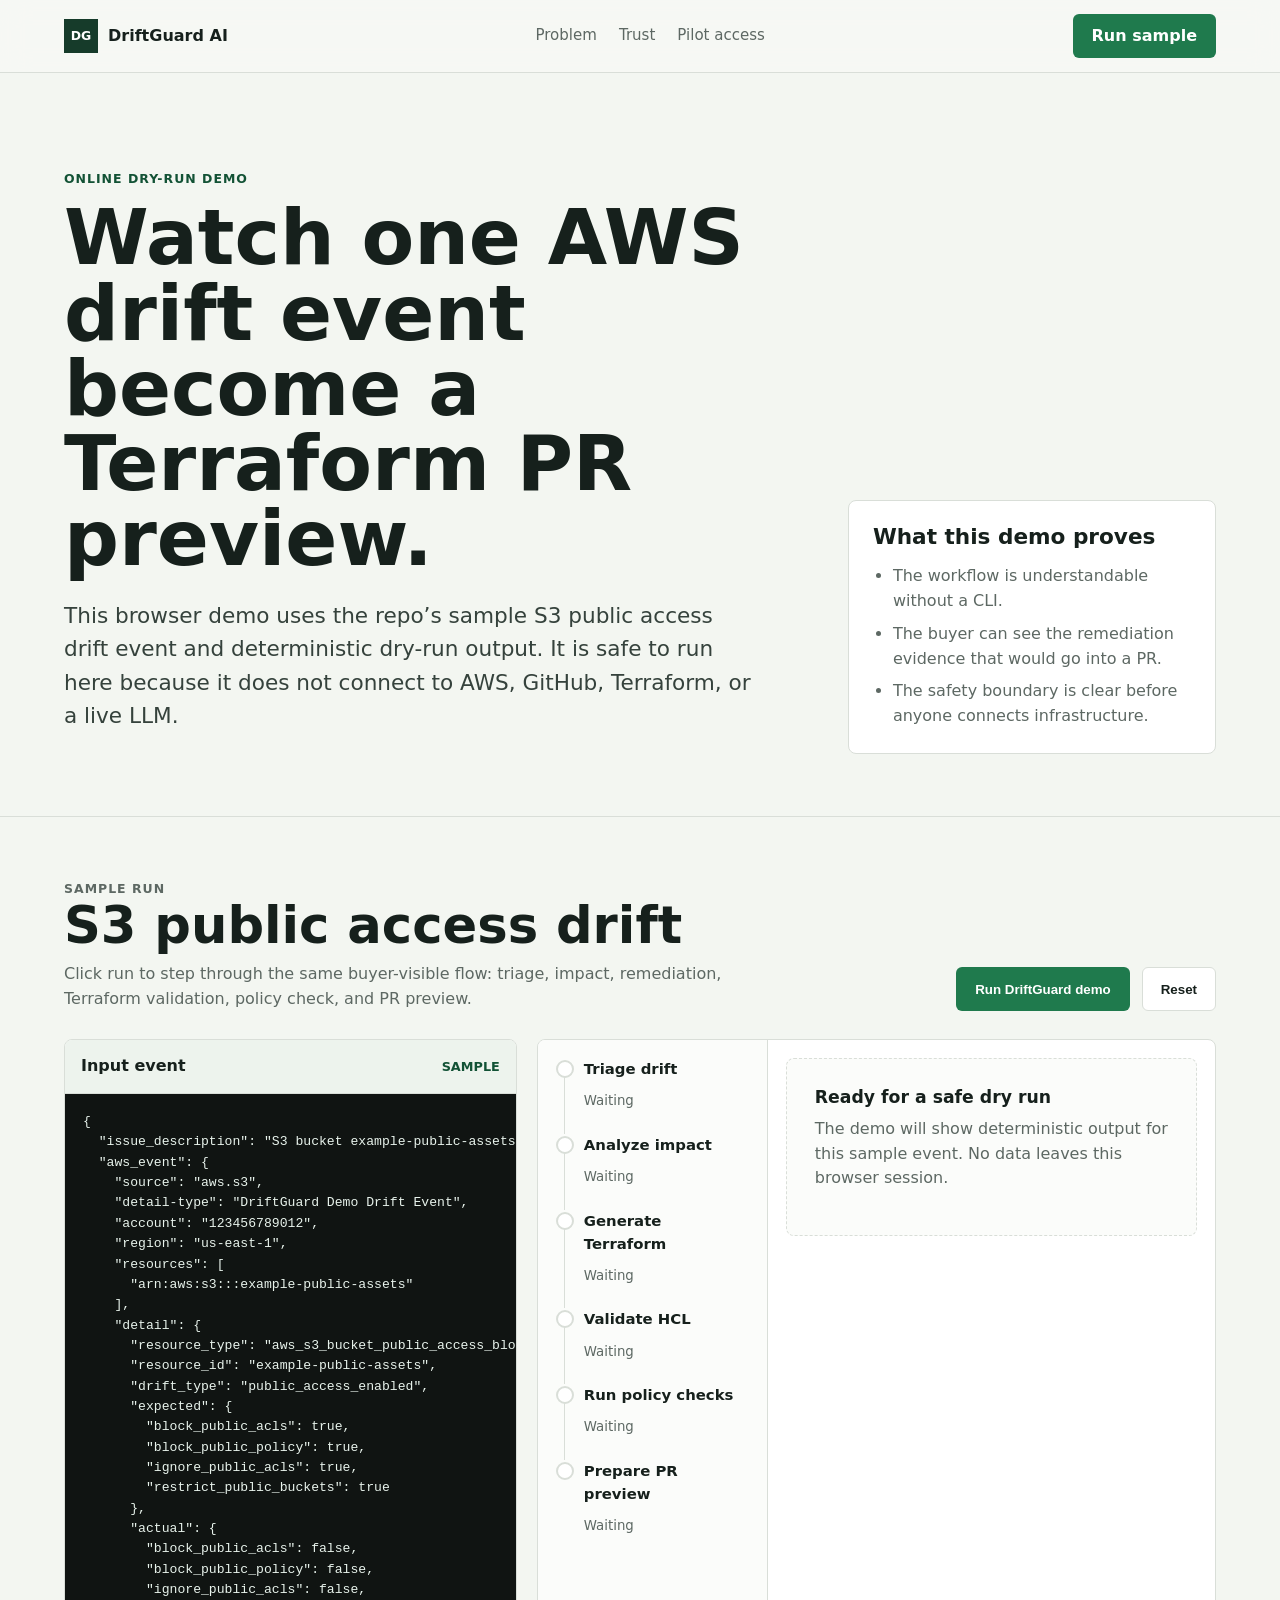
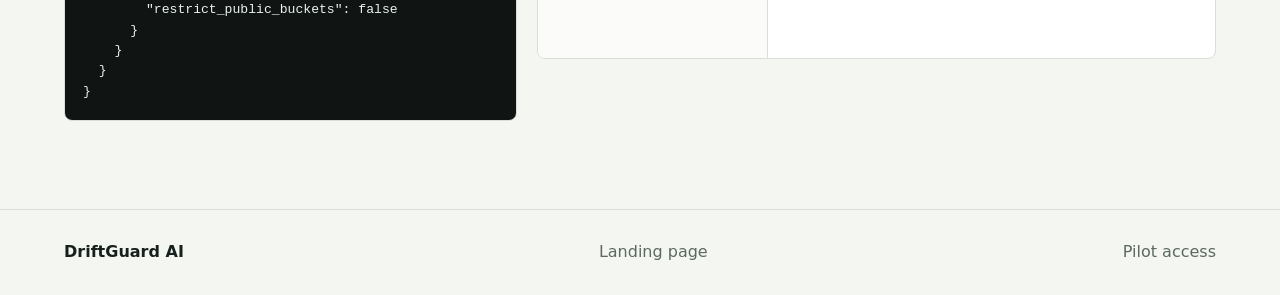
==== site/demo.html @ 79ad9e2a "Add online DriftGuard demo interface" ====
<!doctype html>
<html lang="en">
  <head>
    <meta charset="utf-8" />
    <meta name="viewport" content="width=device-width, initial-scale=1" />
    <title>DriftGuard AI Demo | AWS drift to Terraform PR preview</title>
    <meta
      name="description"
      content="Run a browser-based DriftGuard AI dry-run demo using a sample AWS S3 public access drift event."
    />
    <link
      rel="icon"
      href="data:image/svg+xml,%3Csvg xmlns='http://www.w3.org/2000/svg' viewBox='0 0 64 64'%3E%3Crect width='64' height='64' fill='%23163b2a'/%3E%3Ctext x='32' y='39' text-anchor='middle' font-family='Arial,sans-serif' font-size='22' font-weight='700' fill='white'%3EDG%3C/text%3E%3C/svg%3E"
    />
    <link rel="stylesheet" href="./styles.css" />
  </head>
  <body class="demo-page">
    <header class="site-header">
      <a class="brand" href="./index.html" aria-label="DriftGuard AI home">
        <span class="brand-mark">DG</span>
        <span>DriftGuard AI</span>
      </a>
      <nav class="nav-links" aria-label="Demo navigation">
        <a href="./index.html#problem">Problem</a>
        <a href="./index.html#trust">Trust</a>
        <a href="./index.html#access">Pilot access</a>
      </nav>
      <a class="header-cta" href="#demo-runner">Run sample</a>
    </header>

    <main>
      <section class="demo-hero" aria-labelledby="demo-heading">
        <div>
          <p class="eyebrow">Online dry-run demo</p>
          <h1 id="demo-heading">Watch one AWS drift event become a Terraform PR preview.</h1>
          <p class="hero-copy">
            This browser demo uses the repo’s sample S3 public access drift event and
            deterministic dry-run output. It is safe to run here because it does not
            connect to AWS, GitHub, Terraform, or a live LLM.
          </p>
        </div>
        <div class="demo-boundary-card">
          <h2>What this demo proves</h2>
          <ul>
            <li>The workflow is understandable without a CLI.</li>
            <li>The buyer can see the remediation evidence that would go into a PR.</li>
            <li>The safety boundary is clear before anyone connects infrastructure.</li>
          </ul>
        </div>
      </section>

      <section id="demo-runner" class="demo-runner" aria-labelledby="runner-heading">
        <div class="demo-runner-header">
          <div>
            <p class="eyebrow">Sample run</p>
            <h2 id="runner-heading">S3 public access drift</h2>
            <p>
              Click run to step through the same buyer-visible flow: triage, impact,
              remediation, Terraform validation, policy check, and PR preview.
            </p>
          </div>
          <div class="demo-actions">
            <button class="button primary" type="button" data-run-demo>Run DriftGuard demo</button>
            <button class="button secondary" type="button" data-reset-demo>Reset</button>
          </div>
        </div>

        <div class="demo-grid">
          <aside class="event-panel" aria-label="Sample drift event">
            <div class="panel-heading">
              <span>Input event</span>
              <strong>Sample</strong>
            </div>
            <pre><code data-event-json></code></pre>
          </aside>

          <section class="run-panel" aria-label="Demo output">
            <div class="status-rail" aria-label="Run progress">
              <div class="status-step" data-step="triage">
                <span></span>
                <strong>Triage drift</strong>
                <small>Waiting</small>
              </div>
              <div class="status-step" data-step="impact">
                <span></span>
                <strong>Analyze impact</strong>
                <small>Waiting</small>
              </div>
              <div class="status-step" data-step="remediate">
                <span></span>
                <strong>Generate Terraform</strong>
                <small>Waiting</small>
              </div>
              <div class="status-step" data-step="validate">
                <span></span>
                <strong>Validate HCL</strong>
                <small>Waiting</small>
              </div>
              <div class="status-step" data-step="policy">
                <span></span>
                <strong>Run policy checks</strong>
                <small>Waiting</small>
              </div>
              <div class="status-step" data-step="pr">
                <span></span>
                <strong>Prepare PR preview</strong>
                <small>Waiting</small>
              </div>
            </div>

            <div class="demo-output" data-demo-output>
              <div class="empty-output">
                <h3>Ready for a safe dry run</h3>
                <p>
                  The demo will show deterministic output for this sample event. No
                  data leaves this browser session.
                </p>
              </div>
            </div>
          </section>
        </div>
      </section>
    </main>

    <footer class="site-footer">
      <span>DriftGuard AI</span>
      <a href="./index.html">Landing page</a>
      <a href="./index.html#access">Pilot access</a>
    </footer>

    <script src="./demo.js"></script>
  </body>
</html>
---- site/styles.css ----
:root {
  --bg: #f7f8f5;
  --surface: #ffffff;
  --ink: #16201c;
  --muted: #5d6863;
  --line: #d9ded8;
  --strong: #163b2a;
  --accent: #1f7a4d;
  --accent-dark: #125235;
  --risk: #8f2f26;
  --warn: #9a6a17;
  --code: #101412;
  --code-line: #29342f;
  --shadow: 0 24px 70px rgba(22, 32, 28, 0.15);
}

* {
  box-sizing: border-box;
}

html {
  scroll-behavior: smooth;
}

body {
  margin: 0;
  background: var(--bg);
  color: var(--ink);
  font-family:
    Inter, ui-sans-serif, system-ui, -apple-system, BlinkMacSystemFont, "Segoe UI",
    sans-serif;
  line-height: 1.55;
}

a {
  color: inherit;
  text-decoration: none;
}

code,
pre {
  font-family:
    "SFMono-Regular", Consolas, "Liberation Mono", Menlo, monospace;
}

.site-header {
  position: sticky;
  top: 0;
  z-index: 20;
  display: flex;
  align-items: center;
  justify-content: space-between;
  gap: 24px;
  width: 100%;
  padding: 14px clamp(20px, 5vw, 72px);
  background: rgba(247, 248, 245, 0.92);
  border-bottom: 1px solid var(--line);
  backdrop-filter: blur(14px);
}

.brand,
.nav-links,
.hero-actions,
.access-actions {
  display: flex;
  align-items: center;
}

.brand {
  gap: 10px;
  font-weight: 800;
}

.brand-mark {
  display: inline-grid;
  place-items: center;
  width: 34px;
  height: 34px;
  border: 1px solid var(--strong);
  background: var(--strong);
  color: #ffffff;
  font-size: 0.78rem;
  letter-spacing: 0;
}

.nav-links {
  gap: 22px;
  color: var(--muted);
  font-size: 0.94rem;
}

.nav-links a:hover,
.site-footer a:hover {
  color: var(--accent-dark);
}

.header-cta,
.button {
  display: inline-flex;
  align-items: center;
  justify-content: center;
  min-height: 44px;
  padding: 0 18px;
  border: 1px solid transparent;
  border-radius: 6px;
  font-weight: 750;
  cursor: pointer;
}

.header-cta,
.button.primary {
  background: var(--accent);
  color: #ffffff;
}

.header-cta:hover,
.button.primary:hover {
  background: var(--accent-dark);
}

.button.secondary {
  border-color: var(--line);
  background: var(--surface);
  color: var(--ink);
}

.button.secondary:hover {
  border-color: var(--accent);
  color: var(--accent-dark);
}

.hero {
  position: relative;
  min-height: 690px;
  display: grid;
  align-items: center;
  padding: 112px clamp(20px, 5vw, 72px) 72px;
  overflow: hidden;
  border-bottom: 1px solid var(--line);
}

.hero::after {
  content: "";
  position: absolute;
  inset: auto 0 0 0;
  height: 160px;
  background: linear-gradient(to bottom, rgba(247, 248, 245, 0), var(--bg));
  pointer-events: none;
}

.hero-content {
  position: relative;
  z-index: 2;
  max-width: 780px;
}

.eyebrow {
  margin: 0 0 12px;
  color: var(--accent-dark);
  font-size: 0.78rem;
  font-weight: 850;
  letter-spacing: 0.08em;
  text-transform: uppercase;
}

h1,
h2,
h3,
p {
  margin-top: 0;
}

h1 {
  max-width: 760px;
  margin-bottom: 22px;
  font-size: clamp(2.7rem, 8vw, 5.9rem);
  line-height: 0.98;
  letter-spacing: 0;
}

h2 {
  margin-bottom: 16px;
  font-size: clamp(2rem, 4vw, 3.2rem);
  line-height: 1.08;
  letter-spacing: 0;
}

h3 {
  margin-bottom: 8px;
  font-size: 1.08rem;
  line-height: 1.25;
}

.hero-copy {
  max-width: 690px;
  color: #35423c;
  font-size: clamp(1.05rem, 2vw, 1.35rem);
}

.hero-actions {
  flex-wrap: wrap;
  gap: 12px;
  margin: 30px 0 14px;
}

.promise {
  max-width: 560px;
  color: var(--muted);
  font-size: 0.98rem;
}

.credibility-strip {
  display: grid;
  grid-template-columns: repeat(4, minmax(0, 1fr));
  gap: 1px;
  padding: 0 clamp(20px, 5vw, 72px);
  background: var(--line);
  border-bottom: 1px solid var(--line);
}

.credibility-strip span {
  display: flex;
  align-items: center;
  min-height: 70px;
  padding: 18px;
  background: var(--surface);
  color: var(--strong);
  font-size: 0.94rem;
  font-weight: 850;
}

.hero-visual {
  position: absolute;
  inset: 82px clamp(20px, 5vw, 72px) 42px auto;
  z-index: 1;
  width: min(55vw, 760px);
  opacity: 0.94;
}

.terminal-window,
.pr-preview,
.access-panel,
.command-block {
  border: 1px solid rgba(22, 32, 28, 0.16);
  border-radius: 8px;
  background: var(--surface);
  box-shadow: var(--shadow);
}

.terminal-window {
  position: absolute;
  top: 0;
  right: 0;
  width: min(100%, 620px);
  overflow: hidden;
  background: var(--code);
  color: #dfeee5;
}

.window-bar {
  display: flex;
  align-items: center;
  gap: 7px;
  padding: 12px 14px;
  background: #17201c;
  border-bottom: 1px solid var(--code-line);
}

.window-bar span {
  width: 9px;
  height: 9px;
  border-radius: 999px;
  background: #7b8c83;
}

.window-bar span:first-child {
  background: #b7473d;
}

.window-bar span:nth-child(2) {
  background: #c29027;
}

.window-bar span:nth-child(3) {
  background: #3f9c64;
}

.window-bar strong {
  margin-left: 8px;
  color: #aebcb5;
  font-size: 0.75rem;
}

.terminal-window pre,
.command-block pre {
  margin: 0;
  white-space: pre-wrap;
}

.terminal-window code {
  display: block;
  padding: 20px;
  color: #e8f3ec;
  font-size: clamp(0.78rem, 1.4vw, 0.95rem);
}

.pr-preview {
  position: absolute;
  right: 72px;
  bottom: 0;
  width: min(88%, 430px);
  padding: 22px;
}

.pr-preview p,
.check-row,
.pain-list span,
.trust-list span {
  color: var(--muted);
}

.pr-topline {
  margin-bottom: 14px;
  color: var(--accent-dark);
  font-size: 0.78rem;
  font-weight: 850;
  text-transform: uppercase;
}

.check-row {
  display: flex;
  justify-content: space-between;
  gap: 16px;
  padding: 10px 0;
  border-top: 1px solid var(--line);
}

.check-row strong {
  color: var(--accent-dark);
}

.section {
  padding: 84px clamp(20px, 5vw, 72px);
}

.split-section,
.product-walkthrough,
.trust-section,
.access-section {
  display: grid;
  grid-template-columns: minmax(0, 0.85fr) minmax(320px, 1fr);
  gap: clamp(32px, 7vw, 92px);
  align-items: start;
}

.section p {
  color: var(--muted);
  font-size: 1.02rem;
}

.section-heading {
  max-width: 790px;
  margin-bottom: 34px;
}

.pain-list,
.trust-list,
.numbered-list {
  display: grid;
  gap: 14px;
  margin: 0;
}

.pain-list div,
.trust-list div,
.numbered-list li {
  padding: 18px 0;
  border-top: 1px solid var(--line);
}

.pain-list strong,
.trust-list strong,
.numbered-list strong {
  display: block;
  margin-bottom: 4px;
}

.solution-band {
  background: #eef3ee;
  border-block: 1px solid var(--line);
}

.workflow-grid,
.benefit-grid,
.use-case-grid,
.comparison-grid,
.faq-grid {
  display: grid;
  grid-template-columns: repeat(3, minmax(0, 1fr));
  gap: 18px;
}

.benefit-grid,
.use-case-grid,
.comparison-grid {
  grid-template-columns: repeat(4, minmax(0, 1fr));
}

.workflow-grid article,
.benefit-grid article,
.use-case-grid article,
.comparison-grid article,
.faq-grid details {
  min-height: 100%;
  padding: 22px;
  border: 1px solid var(--line);
  border-radius: 8px;
  background: var(--surface);
}

.workflow-grid p,
.benefit-grid p,
.use-case-grid p,
.comparison-grid p {
  margin-bottom: 0;
}

.step-number {
  display: inline-grid;
  place-items: center;
  width: 32px;
  height: 32px;
  margin-bottom: 18px;
  border: 1px solid var(--accent);
  border-radius: 999px;
  color: var(--accent-dark);
  font-weight: 900;
}

.numbered-list {
  padding-left: 0;
  list-style: none;
}

.numbered-list li {
  display: grid;
  grid-template-columns: 110px 1fr;
  gap: 16px;
}

.trust-section,
.access-section {
  background: var(--surface);
  border-block: 1px solid var(--line);
}

.access-panel {
  padding: 28px;
  box-shadow: none;
}

.access-panel ul {
  margin: 0 0 24px;
  padding-left: 20px;
  color: var(--muted);
}

.access-panel li + li {
  margin-top: 8px;
}

.access-actions {
  flex-wrap: wrap;
  gap: 12px;
}

.form-note {
  margin: 16px 0 0;
  font-size: 0.92rem;
}

.demo-section {
  background: #18221e;
  color: #ffffff;
}

.demo-section .eyebrow,
.demo-section p {
  color: #b9d8c7;
}

.command-block {
  position: relative;
  overflow: hidden;
  background: var(--code);
  box-shadow: none;
}

.command-block button {
  position: absolute;
  top: 14px;
  right: 14px;
  min-height: 36px;
  padding: 0 12px;
  border: 1px solid #42544c;
  border-radius: 6px;
  background: #223029;
  color: #ffffff;
  font-weight: 750;
  cursor: pointer;
}

.command-block code {
  display: block;
  padding: 28px;
  color: #e8f3ec;
  font-size: clamp(0.82rem, 2vw, 1rem);
}

.online-demo-card {
  display: flex;
  align-items: center;
  justify-content: space-between;
  gap: 24px;
  padding: 28px;
  border: 1px solid #42544c;
  border-radius: 8px;
  background: #111a16;
}

.online-demo-card h3 {
  color: #ffffff;
}

.online-demo-card p {
  margin-bottom: 0;
}

.faq-grid {
  grid-template-columns: repeat(2, minmax(0, 1fr));
}

details summary {
  cursor: pointer;
  font-weight: 800;
}

details p {
  margin: 12px 0 0;
}

.site-footer {
  display: flex;
  flex-wrap: wrap;
  justify-content: space-between;
  gap: 18px;
  padding: 30px clamp(20px, 5vw, 72px);
  border-top: 1px solid var(--line);
  color: var(--muted);
}

.site-footer span {
  color: var(--ink);
  font-weight: 800;
}

.demo-page {
  background: #f3f6f1;
}

.demo-hero {
  display: grid;
  grid-template-columns: minmax(0, 1fr) minmax(320px, 0.52fr);
  gap: clamp(28px, 6vw, 76px);
  align-items: end;
  padding: 96px clamp(20px, 5vw, 72px) 62px;
  border-bottom: 1px solid var(--line);
}

.demo-hero h1 {
  max-width: 900px;
  font-size: clamp(2.4rem, 6vw, 5rem);
}

.demo-boundary-card,
.event-panel,
.run-panel,
.result-card {
  border: 1px solid var(--line);
  border-radius: 8px;
  background: var(--surface);
}

.demo-boundary-card {
  padding: 24px;
}

.demo-boundary-card h2 {
  font-size: 1.35rem;
}

.demo-boundary-card ul,
.result-card ul {
  margin: 0;
  padding-left: 20px;
  color: var(--muted);
}

.demo-boundary-card li + li,
.result-card li + li {
  margin-top: 8px;
}

.demo-runner {
  padding: 62px clamp(20px, 5vw, 72px) 88px;
}

.demo-runner-header {
  display: flex;
  align-items: end;
  justify-content: space-between;
  gap: 24px;
  margin-bottom: 28px;
}

.demo-runner-header h2 {
  margin-bottom: 8px;
}

.demo-runner-header p {
  max-width: 720px;
  margin-bottom: 0;
  color: var(--muted);
}

.demo-actions {
  display: flex;
  flex-shrink: 0;
  gap: 12px;
}

.demo-grid {
  display: grid;
  grid-template-columns: minmax(300px, 0.8fr) minmax(0, 1.2fr);
  gap: 20px;
  align-items: start;
}

.event-panel,
.run-panel {
  overflow: hidden;
}

.panel-heading {
  display: flex;
  align-items: center;
  justify-content: space-between;
  gap: 16px;
  padding: 14px 16px;
  border-bottom: 1px solid var(--line);
  background: #edf3ed;
  font-weight: 850;
}

.panel-heading strong {
  color: var(--accent-dark);
  font-size: 0.8rem;
  text-transform: uppercase;
}

.event-panel pre,
.result-card pre {
  margin: 0;
  overflow-x: auto;
  background: var(--code);
  color: #e8f3ec;
}

.event-panel code,
.result-card code {
  display: block;
  padding: 18px;
  font-size: 0.82rem;
  line-height: 1.55;
}

.run-panel {
  display: grid;
  grid-template-columns: 230px minmax(0, 1fr);
  min-height: 620px;
}

.status-rail {
  padding: 18px;
  border-right: 1px solid var(--line);
  background: #fbfcfa;
}

.status-step {
  position: relative;
  display: grid;
  grid-template-columns: 18px minmax(0, 1fr);
  gap: 10px;
  padding: 0 0 22px;
}

.status-step:not(:last-child)::after {
  content: "";
  position: absolute;
  top: 18px;
  left: 8px;
  width: 1px;
  height: calc(100% - 18px);
  background: var(--line);
}

.status-step span {
  position: relative;
  z-index: 1;
  width: 18px;
  height: 18px;
  margin-top: 2px;
  border: 2px solid var(--line);
  border-radius: 999px;
  background: var(--surface);
}

.status-step strong,
.status-step small {
  grid-column: 2;
}

.status-step strong {
  font-size: 0.93rem;
}

.status-step small {
  color: var(--muted);
}

.status-step[data-state="running"] span {
  border-color: var(--warn);
  background: #fff3d5;
}

.status-step[data-state="running"] small {
  color: var(--warn);
}

.status-step[data-state="done"] span {
  border-color: var(--accent);
  background: var(--accent);
}

.status-step[data-state="done"] small {
  color: var(--accent-dark);
  font-weight: 800;
}

.demo-output {
  display: grid;
  align-content: start;
  gap: 16px;
  padding: 18px;
}

.empty-output {
  padding: 28px;
  border: 1px dashed var(--line);
  border-radius: 8px;
  background: #fbfcfa;
}

.empty-output p,
.result-card p {
  color: var(--muted);
}

.result-card {
  overflow: hidden;
  padding: 20px;
}

.result-card pre {
  margin: 12px -20px -20px;
  border-top: 1px solid var(--line);
}

.compact-button {
  width: auto;
  min-height: 38px;
  margin-top: 16px;
  padding-inline: 14px;
}

@media (max-width: 1040px) {
  .hero {
    min-height: auto;
    padding-top: 92px;
  }

  .hero-visual {
    position: relative;
    inset: auto;
    width: 100%;
    min-height: 520px;
    margin-top: 54px;
  }

  .hero-content {
    max-width: 860px;
  }

  .split-section,
  .product-walkthrough,
  .trust-section,
  .access-section {
    grid-template-columns: 1fr;
  }

  .benefit-grid,
  .use-case-grid,
  .comparison-grid {
    grid-template-columns: repeat(2, minmax(0, 1fr));
  }

  .credibility-strip {
    grid-template-columns: repeat(2, minmax(0, 1fr));
  }

  .demo-hero,
  .demo-grid {
    grid-template-columns: 1fr;
  }

  .run-panel {
    grid-template-columns: 1fr;
  }

  .status-rail {
    display: grid;
    grid-template-columns: repeat(3, minmax(0, 1fr));
    gap: 12px;
    border-right: 0;
    border-bottom: 1px solid var(--line);
  }

  .status-step {
    padding: 0;
  }

  .status-step::after {
    display: none;
  }
}

@media (max-width: 760px) {
  .site-header {
    position: static;
    align-items: flex-start;
    flex-direction: column;
    gap: 14px;
  }

  .nav-links {
    width: 100%;
    flex-wrap: wrap;
    gap: 12px 18px;
  }

  .header-cta {
    width: 100%;
  }

  .hero {
    padding-top: 54px;
  }

  .hero-actions,
  .access-actions,
  .demo-actions,
  .online-demo-card {
    align-items: stretch;
    flex-direction: column;
  }

  .button {
    width: 100%;
  }

  .hero-visual {
    min-height: 600px;
  }

  .terminal-window,
  .pr-preview {
    position: relative;
    right: auto;
    bottom: auto;
    width: 100%;
  }

  .pr-preview {
    margin-top: 18px;
  }

  .workflow-grid,
  .benefit-grid,
  .use-case-grid,
  .comparison-grid,
  .faq-grid,
  .credibility-strip {
    grid-template-columns: 1fr;
  }

  .credibility-strip span {
    min-height: 56px;
  }

  .demo-hero {
    padding-top: 54px;
  }

  .demo-runner-header {
    align-items: stretch;
    flex-direction: column;
  }

  .status-rail {
    grid-template-columns: 1fr;
  }

  .numbered-list li {
    grid-template-columns: 1fr;
    gap: 6px;
  }
}
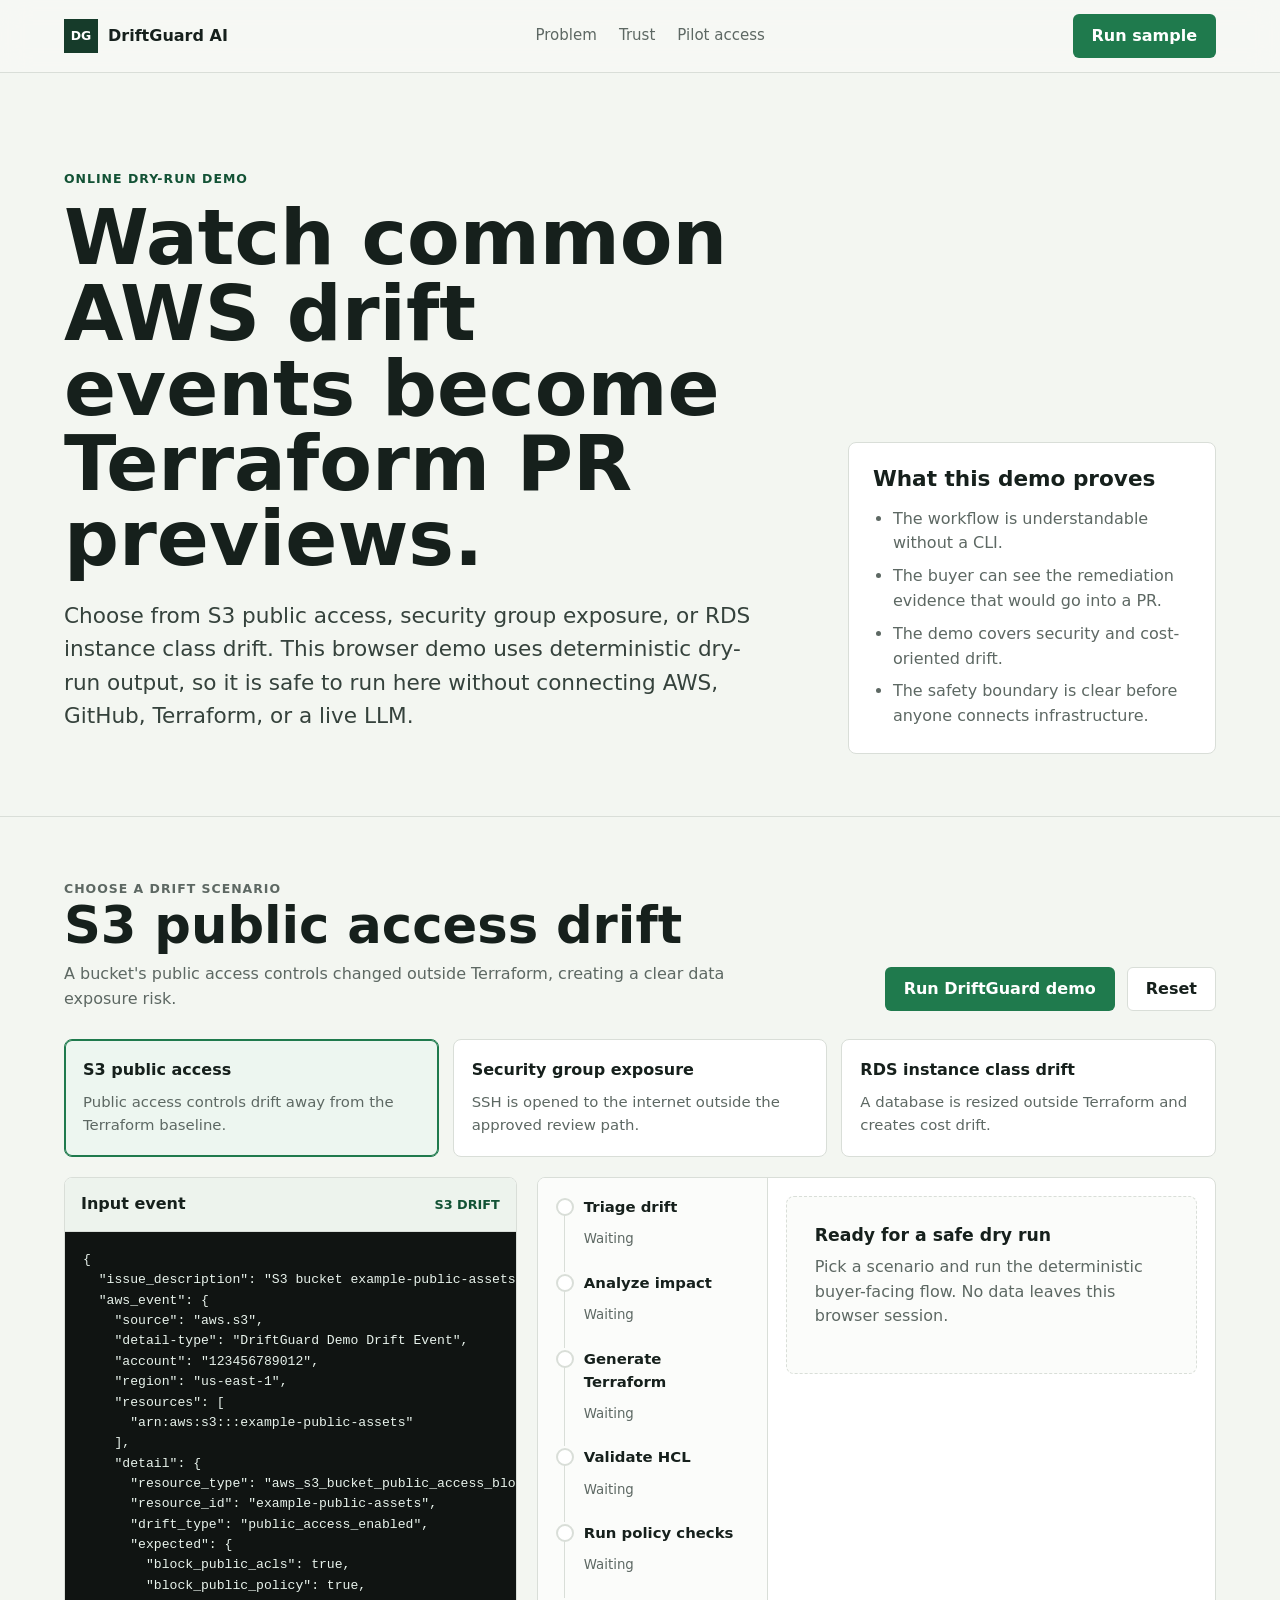
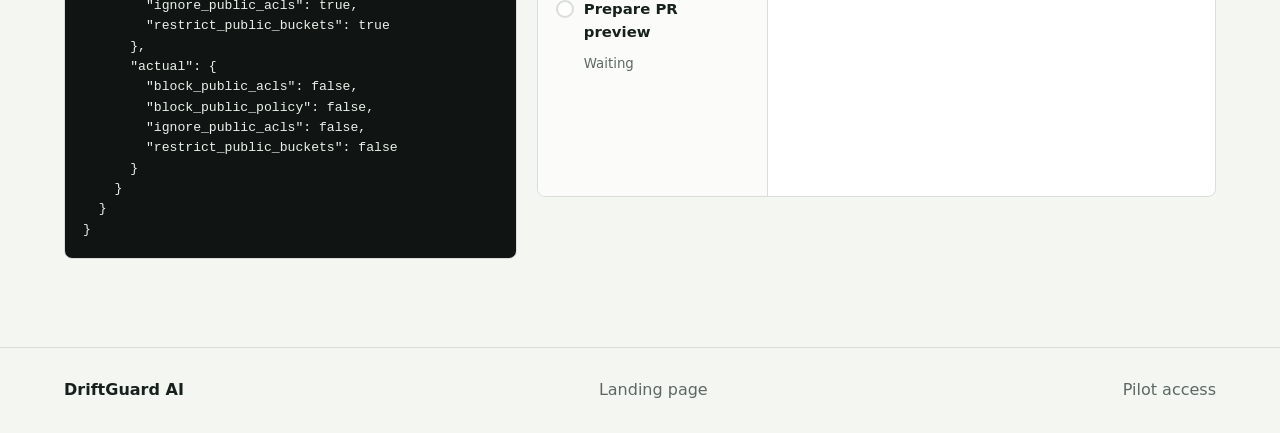
==== commit e1628a07: "Add multi-scenario online demo" ====
--- a/site/demo.html
+++ b/site/demo.html
@@ -6,7 +6,7 @@
     <title>DriftGuard AI Demo | AWS drift to Terraform PR preview</title>
     <meta
       name="description"
-      content="Run a browser-based DriftGuard AI dry-run demo using a sample AWS S3 public access drift event."
+      content="Run a browser-based DriftGuard AI dry-run demo using sample AWS S3, security group, and RDS drift events."
     />
     <link
       rel="icon"
@@ -32,11 +32,11 @@
       <section class="demo-hero" aria-labelledby="demo-heading">
         <div>
           <p class="eyebrow">Online dry-run demo</p>
-          <h1 id="demo-heading">Watch one AWS drift event become a Terraform PR preview.</h1>
+          <h1 id="demo-heading">Watch common AWS drift events become Terraform PR previews.</h1>
           <p class="hero-copy">
-            This browser demo uses the repo’s sample S3 public access drift event and
-            deterministic dry-run output. It is safe to run here because it does not
-            connect to AWS, GitHub, Terraform, or a live LLM.
+            Choose from S3 public access, security group exposure, or RDS instance
+            class drift. This browser demo uses deterministic dry-run output, so it
+            is safe to run here without connecting AWS, GitHub, Terraform, or a live LLM.
           </p>
         </div>
         <div class="demo-boundary-card">
@@ -44,6 +44,7 @@
           <ul>
             <li>The workflow is understandable without a CLI.</li>
             <li>The buyer can see the remediation evidence that would go into a PR.</li>
+            <li>The demo covers security and cost-oriented drift.</li>
             <li>The safety boundary is clear before anyone connects infrastructure.</li>
           </ul>
         </div>
@@ -52,9 +53,9 @@
       <section id="demo-runner" class="demo-runner" aria-labelledby="runner-heading">
         <div class="demo-runner-header">
           <div>
-            <p class="eyebrow">Sample run</p>
-            <h2 id="runner-heading">S3 public access drift</h2>
-            <p>
+            <p class="eyebrow">Choose a drift scenario</p>
+            <h2 id="runner-heading" data-scenario-title>S3 public access drift</h2>
+            <p data-scenario-description>
               Click run to step through the same buyer-visible flow: triage, impact,
               remediation, Terraform validation, policy check, and PR preview.
             </p>
@@ -65,11 +66,26 @@
           </div>
         </div>
 
+        <div class="scenario-selector" aria-label="Demo drift scenarios">
+          <button class="scenario-card is-active" type="button" data-scenario-key="s3" aria-pressed="true">
+            <strong>S3 public access</strong>
+            <span>Public access controls drift away from the Terraform baseline.</span>
+          </button>
+          <button class="scenario-card" type="button" data-scenario-key="security-group" aria-pressed="false">
+            <strong>Security group exposure</strong>
+            <span>SSH is opened to the internet outside the approved review path.</span>
+          </button>
+          <button class="scenario-card" type="button" data-scenario-key="rds" aria-pressed="false">
+            <strong>RDS instance class drift</strong>
+            <span>A database is resized outside Terraform and creates cost drift.</span>
+          </button>
+        </div>
+
         <div class="demo-grid">
           <aside class="event-panel" aria-label="Sample drift event">
             <div class="panel-heading">
               <span>Input event</span>
-              <strong>Sample</strong>
+              <strong data-scenario-label>Sample</strong>
             </div>
             <pre><code data-event-json></code></pre>
           </aside>
--- a/site/styles.css
+++ b/site/styles.css
@@ -107,6 +107,10 @@
   cursor: pointer;
 }
 
+button {
+  font: inherit;
+}
+
 .header-cta,
 .button.primary {
   background: var(--accent);
@@ -401,9 +405,12 @@
 }
 
 .benefit-grid,
-.use-case-grid,
 .comparison-grid {
   grid-template-columns: repeat(4, minmax(0, 1fr));
+}
+
+.use-case-grid {
+  grid-template-columns: repeat(3, minmax(0, 1fr));
 }
 
 .workflow-grid article,
@@ -639,6 +646,50 @@
   gap: 12px;
 }
 
+.scenario-selector {
+  display: grid;
+  grid-template-columns: repeat(3, minmax(0, 1fr));
+  gap: 14px;
+  margin-bottom: 20px;
+}
+
+.scenario-card {
+  display: grid;
+  gap: 6px;
+  min-height: 118px;
+  padding: 18px;
+  border: 1px solid var(--line);
+  border-radius: 8px;
+  background: var(--surface);
+  color: var(--ink);
+  text-align: left;
+  cursor: pointer;
+}
+
+.scenario-card strong {
+  font-size: 1rem;
+}
+
+.scenario-card span {
+  color: var(--muted);
+  font-size: 0.93rem;
+}
+
+.scenario-card:hover,
+.scenario-card.is-active {
+  border-color: var(--accent);
+}
+
+.scenario-card.is-active {
+  background: #edf6f0;
+  box-shadow: inset 0 0 0 1px var(--accent);
+}
+
+.scenario-card:disabled {
+  cursor: wait;
+  opacity: 0.78;
+}
+
 .demo-grid {
   display: grid;
   grid-template-columns: minmax(300px, 0.8fr) minmax(0, 1.2fr);
@@ -829,7 +880,8 @@
   }
 
   .demo-hero,
-  .demo-grid {
+  .demo-grid,
+  .scenario-selector {
     grid-template-columns: 1fr;
   }
 
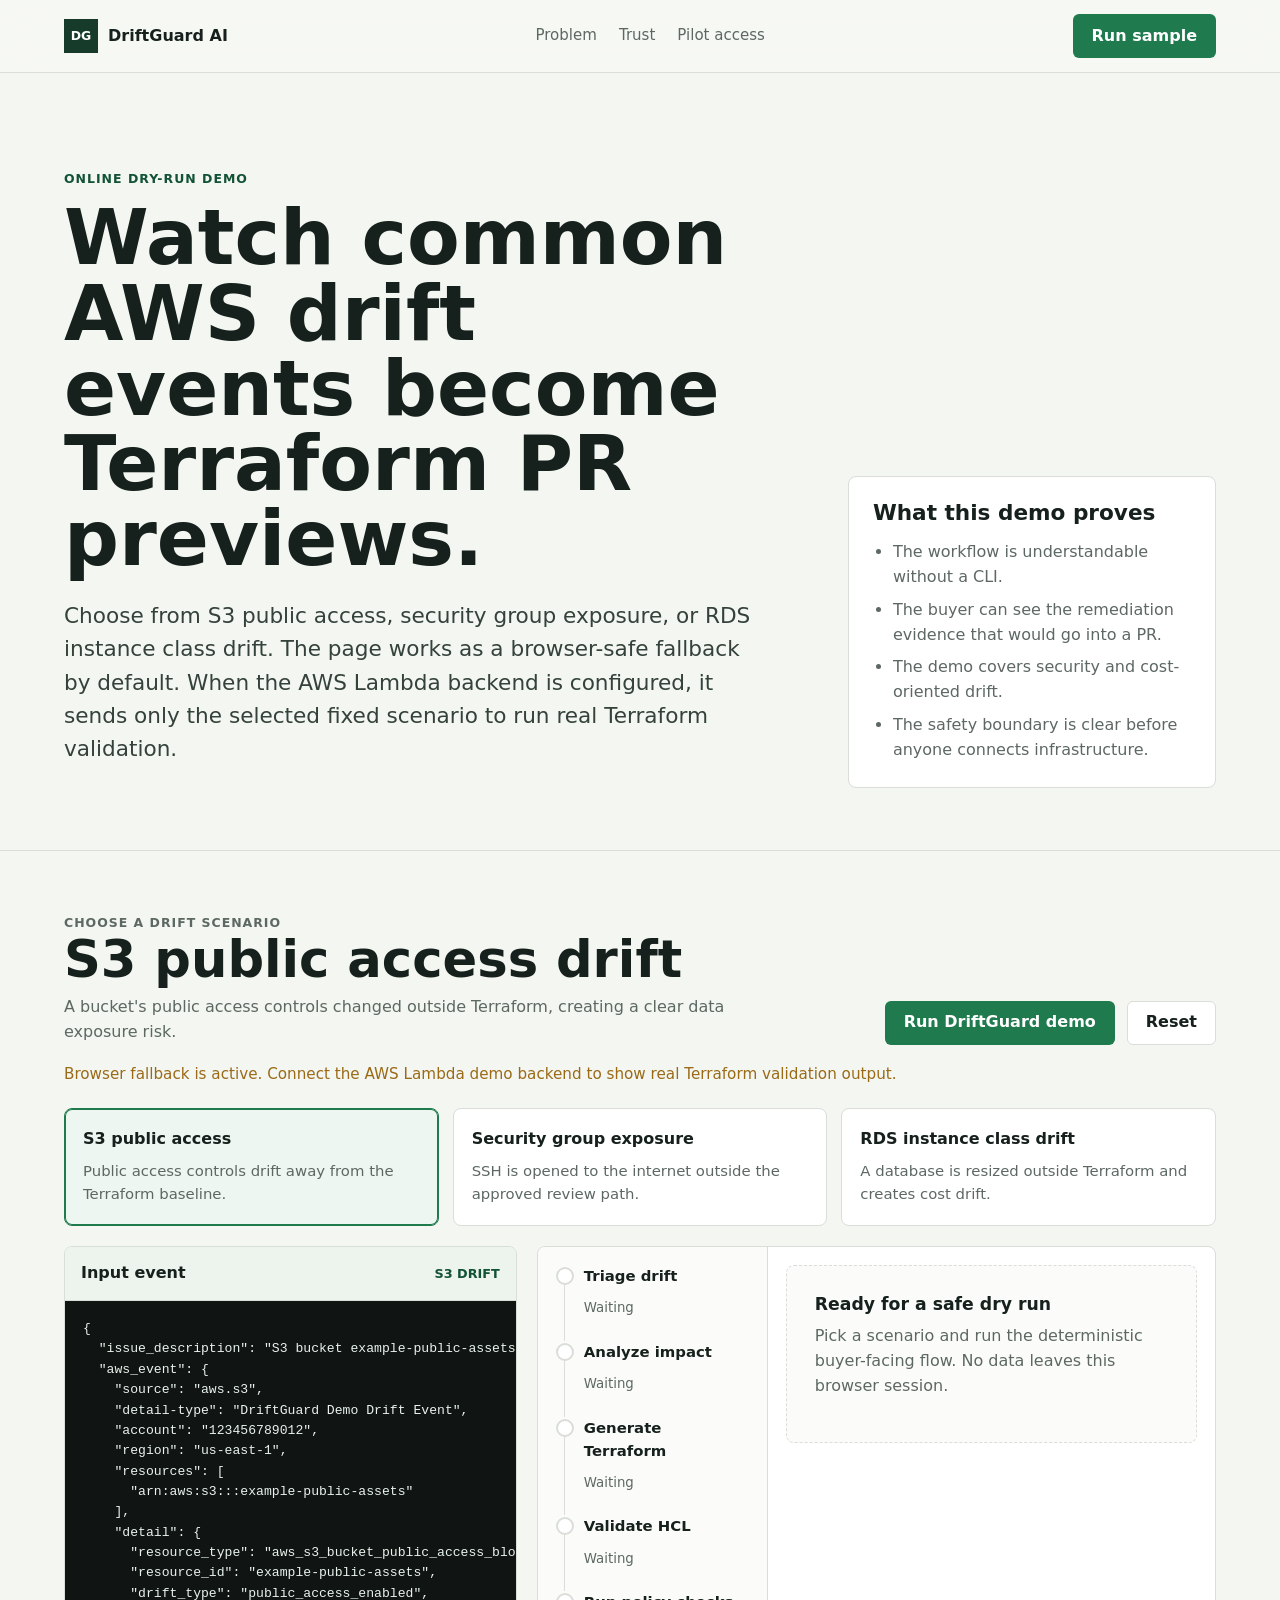
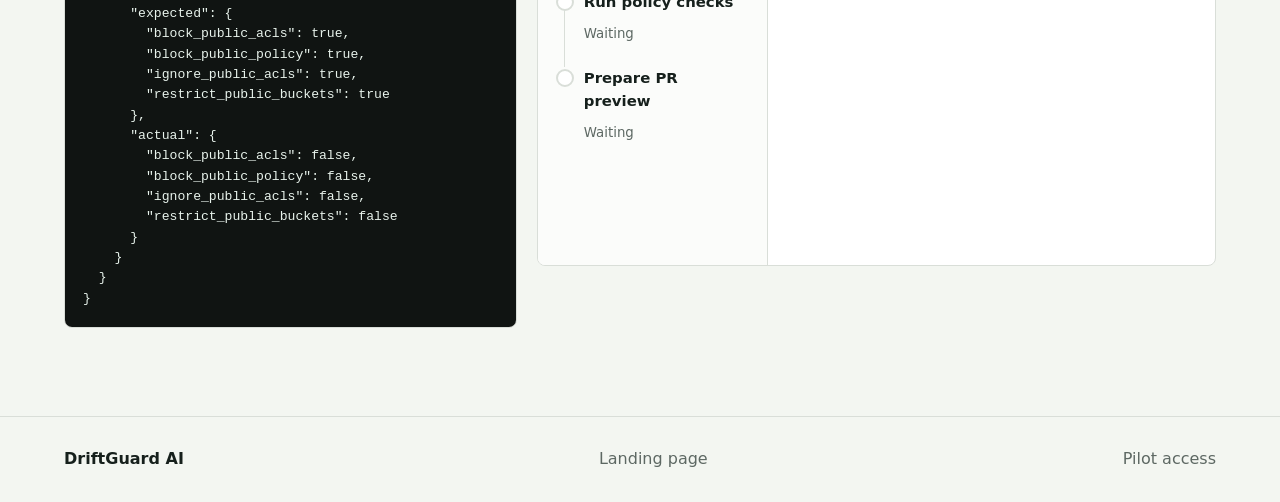
==== commit cd25813b: "Add low-idle AWS demo backend" ====
--- a/site/demo.html
+++ b/site/demo.html
@@ -35,8 +35,9 @@
           <h1 id="demo-heading">Watch common AWS drift events become Terraform PR previews.</h1>
           <p class="hero-copy">
             Choose from S3 public access, security group exposure, or RDS instance
-            class drift. This browser demo uses deterministic dry-run output, so it
-            is safe to run here without connecting AWS, GitHub, Terraform, or a live LLM.
+            class drift. The page works as a browser-safe fallback by default. When
+            the AWS Lambda backend is configured, it sends only the selected fixed
+            scenario to run real Terraform validation.
           </p>
         </div>
         <div class="demo-boundary-card">
@@ -65,6 +66,9 @@
             <button class="button secondary" type="button" data-reset-demo>Reset</button>
           </div>
         </div>
+        <p class="backend-status" data-backend-status>
+          Browser fallback is active. Connect the AWS Lambda demo backend to show real Terraform validation output.
+        </p>
 
         <div class="scenario-selector" aria-label="Demo drift scenarios">
           <button class="scenario-card is-active" type="button" data-scenario-key="s3" aria-pressed="true">
@@ -128,8 +132,8 @@
               <div class="empty-output">
                 <h3>Ready for a safe dry run</h3>
                 <p>
-                  The demo will show deterministic output for this sample event. No
-                  data leaves this browser session.
+                  The demo will use the browser fallback unless a Lambda backend URL
+                  is configured.
                 </p>
               </div>
             </div>
@@ -144,6 +148,7 @@
       <a href="./index.html#access">Pilot access</a>
     </footer>
 
+    <script src="./demo-config.js"></script>
     <script src="./demo.js"></script>
   </body>
 </html>
--- a/site/styles.css
+++ b/site/styles.css
@@ -646,6 +646,21 @@
   gap: 12px;
 }
 
+.backend-status {
+  margin: -10px 0 22px;
+  color: var(--muted);
+  font-size: 0.95rem;
+}
+
+.backend-status[data-state="connected"] {
+  color: var(--accent-dark);
+  font-weight: 750;
+}
+
+.backend-status[data-state="fallback"] {
+  color: var(--warn);
+}
+
 .scenario-selector {
   display: grid;
   grid-template-columns: repeat(3, minmax(0, 1fr));
@@ -808,6 +823,16 @@
   font-weight: 800;
 }
 
+.status-step[data-state="blocked"] span {
+  border-color: var(--risk);
+  background: #fae5e1;
+}
+
+.status-step[data-state="blocked"] small {
+  color: var(--risk);
+  font-weight: 800;
+}
+
 .demo-output {
   display: grid;
   align-content: start;
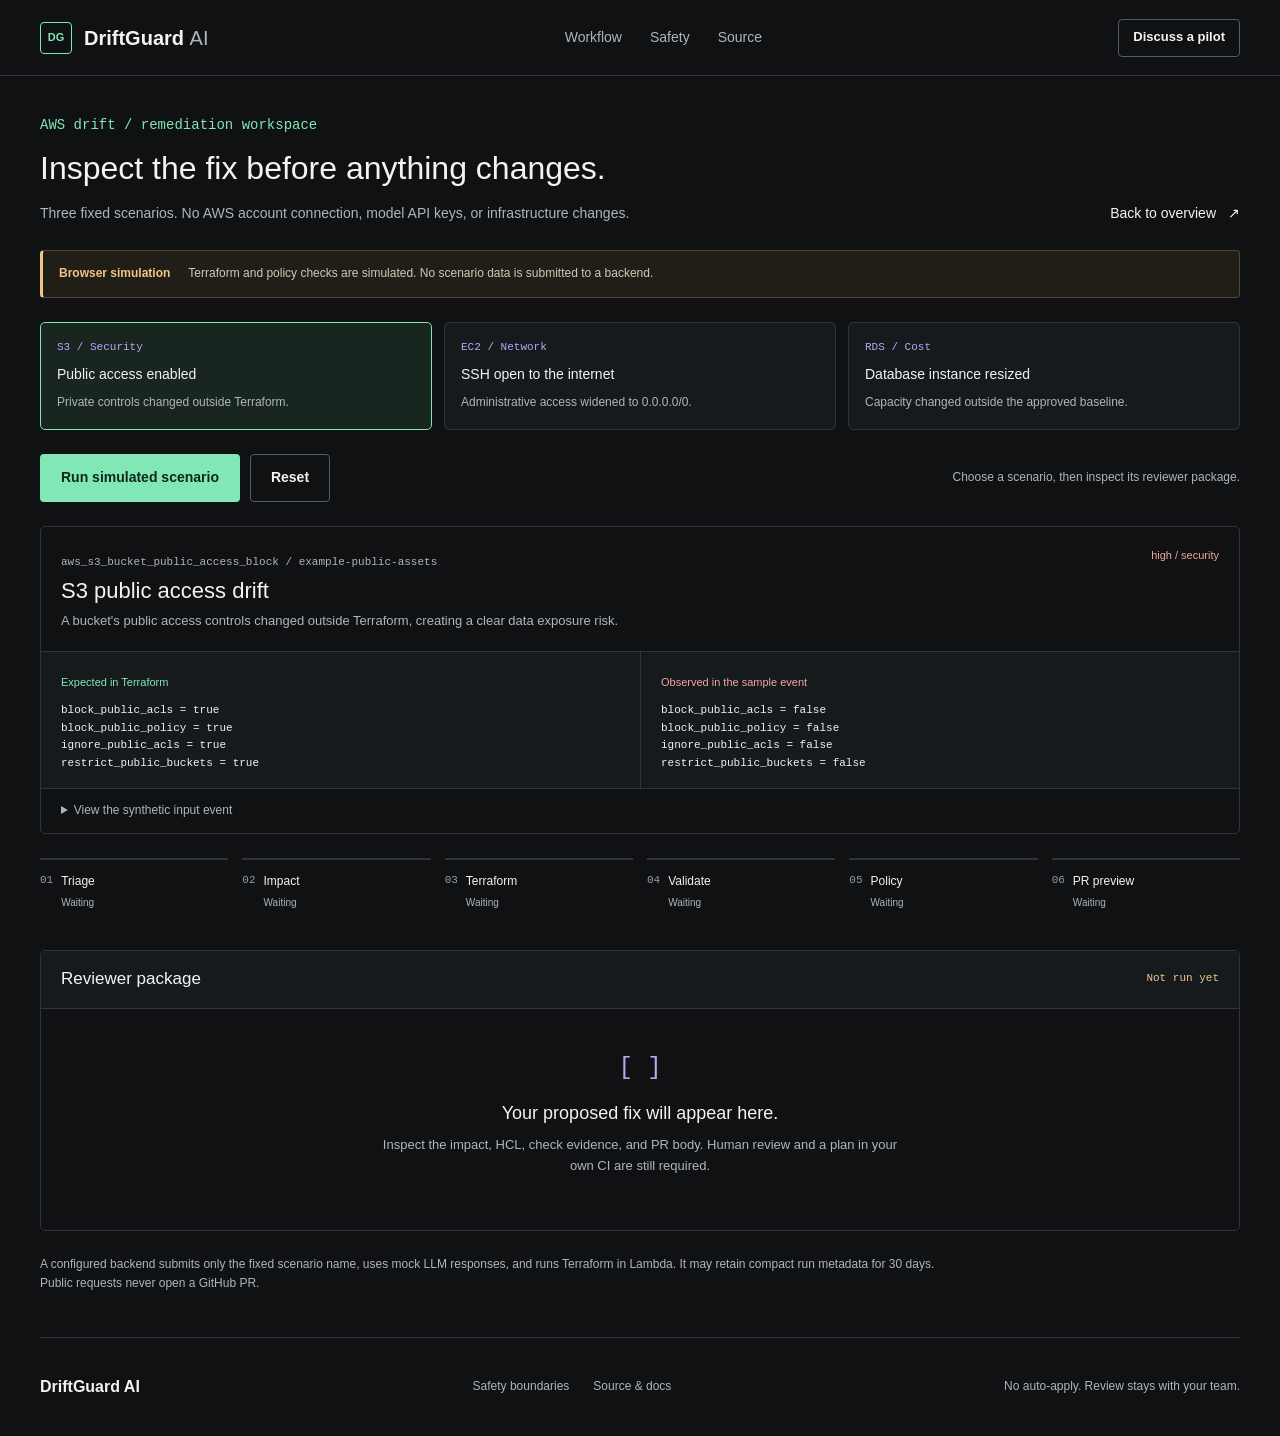
==== commit 810a872b: "Improve drift demo UX, evidence provenance, and architecture docs" ====
--- a/site/demo.html
+++ b/site/demo.html
@@ -3,152 +3,65 @@
   <head>
     <meta charset="utf-8" />
     <meta name="viewport" content="width=device-width, initial-scale=1" />
-    <title>DriftGuard AI Demo | AWS drift to Terraform PR preview</title>
-    <meta
-      name="description"
-      content="Run a browser-based DriftGuard AI dry-run demo using sample AWS S3, security group, and RDS drift events."
-    />
-    <link
-      rel="icon"
-      href="data:image/svg+xml,%3Csvg xmlns='http://www.w3.org/2000/svg' viewBox='0 0 64 64'%3E%3Crect width='64' height='64' fill='%23163b2a'/%3E%3Ctext x='32' y='39' text-anchor='middle' font-family='Arial,sans-serif' font-size='22' font-weight='700' fill='white'%3EDG%3C/text%3E%3C/svg%3E"
-    />
+    <title>DriftGuard AI Demo | Inspect AWS drift remediation</title>
+    <meta name="description" content="Inspect three fixed AWS drift scenarios, compare the proposed Terraform fix, and see clearly labeled simulated or backend validation evidence." />
+    <link rel="icon" href="./assets/favicon.svg" />
     <link rel="stylesheet" href="./styles.css" />
+    <script src="./demo-config.js" defer></script>
+    <script src="./scenarios.js" defer></script>
+    <script src="./demo-core.js" defer></script>
+    <script src="./demo.js" defer></script>
   </head>
   <body class="demo-page">
+    <a class="skip-link" href="#demo-runner">Skip to demo</a>
     <header class="site-header">
-      <a class="brand" href="./index.html" aria-label="DriftGuard AI home">
-        <span class="brand-mark">DG</span>
-        <span>DriftGuard AI</span>
-      </a>
-      <nav class="nav-links" aria-label="Demo navigation">
-        <a href="./index.html#problem">Problem</a>
-        <a href="./index.html#trust">Trust</a>
-        <a href="./index.html#access">Pilot access</a>
-      </nav>
-      <a class="header-cta" href="#demo-runner">Run sample</a>
+      <a class="brand" href="./index.html" aria-label="DriftGuard AI home"><span class="brand-mark" aria-hidden="true">DG</span><span>DriftGuard <span class="brand-ai">AI</span></span></a>
+      <nav class="nav-links" aria-label="Demo navigation"><a href="./index.html#workflow">Workflow</a><a href="./index.html#trust">Safety</a><a href="https://github.com/manynames3/driftguard-ai">Source</a></nav>
+      <a class="button small secondary" href="./index.html#access">Discuss a pilot</a>
     </header>
 
-    <main>
-      <section class="demo-hero" aria-labelledby="demo-heading">
-        <div>
-          <p class="eyebrow">Online dry-run demo</p>
-          <h1 id="demo-heading">Watch common AWS drift events become Terraform PR previews.</h1>
-          <p class="hero-copy">
-            Choose from S3 public access, security group exposure, or RDS instance
-            class drift. The page works as a browser-safe fallback by default. When
-            the AWS Lambda backend is configured, it sends only the selected fixed
-            scenario to run real Terraform validation.
-          </p>
-        </div>
-        <div class="demo-boundary-card">
-          <h2>What this demo proves</h2>
-          <ul>
-            <li>The workflow is understandable without a CLI.</li>
-            <li>The buyer can see the remediation evidence that would go into a PR.</li>
-            <li>The demo covers security and cost-oriented drift.</li>
-            <li>The safety boundary is clear before anyone connects infrastructure.</li>
-          </ul>
+    <main id="demo-runner" class="demo-workspace page-width">
+      <div class="demo-heading"><div><p class="eyebrow">AWS drift / remediation workspace</p><h1>Inspect the fix before anything changes.</h1><p>Three fixed scenarios. No AWS account connection, model API keys, or infrastructure changes.</p></div><a class="text-link" href="./index.html">Back to overview <span aria-hidden="true">&#8599;</span></a></div>
+      <div class="mode-banner" data-mode-banner><strong data-mode-label>Browser simulation</strong><p data-backend-status>Terraform and policy checks are simulated. No scenario data is submitted to a backend.</p></div>
+      <noscript><p class="error-note">This demo needs JavaScript to display fixtures and run scenarios. The source and setup instructions are available on GitHub.</p></noscript>
+
+      <div class="scenario-selector" role="group" aria-label="Choose a drift scenario">
+        <button class="scenario-card is-active" type="button" data-scenario-key="s3" aria-pressed="true"><span class="scenario-type">S3 / Security</span><strong>Public access enabled</strong><span>Private controls changed outside Terraform.</span></button>
+        <button class="scenario-card" type="button" data-scenario-key="security-group" aria-pressed="false"><span class="scenario-type">EC2 / Network</span><strong>SSH open to the internet</strong><span>Administrative access widened to 0.0.0.0/0.</span></button>
+        <button class="scenario-card" type="button" data-scenario-key="rds" aria-pressed="false"><span class="scenario-type">RDS / Cost</span><strong>Database instance resized</strong><span>Capacity changed outside the approved baseline.</span></button>
+      </div>
+
+      <div class="run-controls"><div class="demo-actions"><button class="button primary" type="button" data-run-demo>Run simulated scenario <span aria-hidden="true">&#8594;</span></button><button class="button secondary" type="button" data-reset-demo>Reset</button></div><p data-run-status role="status" aria-live="polite">Choose a scenario, then inspect its reviewer package.</p></div>
+
+      <section class="drift-context" aria-labelledby="scenario-heading">
+        <div class="context-heading"><div><span class="context-resource" data-resource></span><h2 id="scenario-heading" data-scenario-title>S3 public access drift</h2><p data-scenario-description></p></div><span class="severity-label" data-severity></span></div>
+        <div class="drift-comparison"><div><span>Expected in Terraform</span><pre data-expected></pre></div><div><span>Observed in the sample event</span><pre data-actual></pre></div></div>
+        <details class="event-details"><summary>View the synthetic input event</summary><pre><code data-event-json></code></pre></details>
+      </section>
+
+      <ol class="status-rail" aria-label="Run progress">
+        <li data-step="triage"><span>01</span><strong>Triage</strong><small>Waiting</small></li>
+        <li data-step="impact"><span>02</span><strong>Impact</strong><small>Waiting</small></li>
+        <li data-step="remediate"><span>03</span><strong>Terraform</strong><small>Waiting</small></li>
+        <li data-step="validate"><span>04</span><strong>Validate</strong><small>Waiting</small></li>
+        <li data-step="policy"><span>05</span><strong>Policy</strong><small>Waiting</small></li>
+        <li data-step="pr"><span>06</span><strong>PR preview</strong><small>Waiting</small></li>
+      </ol>
+
+      <section class="run-result" aria-labelledby="result-heading" aria-busy="false" data-results>
+        <div class="result-heading"><h2 id="result-heading">Reviewer package</h2><span class="mode-label" data-result-mode>Not run yet</span></div>
+        <div class="empty-output" data-empty><span class="empty-symbol" aria-hidden="true">[ ]</span><h3>Your proposed fix will appear here.</h3><p>Inspect the impact, HCL, check evidence, and PR body. Human review and a plan in your own CI are still required.</p></div>
+        <div class="error-output" data-error hidden role="alert"></div>
+        <div data-result-content hidden>
+          <p class="result-summary" data-result-summary></p>
+          <div class="evidence-toolbar"><div class="evidence-views" role="group" aria-label="Evidence views"><button type="button" data-view="impact" aria-pressed="true">Impact</button><button type="button" data-view="terraform" aria-pressed="false">Terraform</button><button type="button" data-view="validation" aria-pressed="false">Validation</button><button type="button" data-view="pr" aria-pressed="false">PR preview</button></div><button class="button small secondary" type="button" data-copy-evidence>Copy evidence</button></div>
+          <div class="evidence-body" data-evidence-body></div>
+          <div class="review-boundary"><strong>Before this becomes a production change</strong><p>Reconcile the proposal with existing resources and state. Review a Terraform plan, your organization's policies, and operational impact. The RDS sample is a standalone fixture, not a safe rollback for a production database.</p></div>
+          <div class="after-run"><div><h3>Evaluate one real drift class with your team.</h3><p>A pilot starts with a sandbox and an agreed baseline.</p></div><a class="button secondary" data-pilot-link href="https://github.com/manynames3/driftguard-ai/issues/new?title=Pilot%20inquiry">Discuss this scenario <span aria-hidden="true">&#8599;</span></a></div><p class="form-note">Opens a public GitHub issue draft. Do not include credentials, private repository links, account IDs, or production data. No signup or payment is created.</p>
         </div>
       </section>
-
-      <section id="demo-runner" class="demo-runner" aria-labelledby="runner-heading">
-        <div class="demo-runner-header">
-          <div>
-            <p class="eyebrow">Choose a drift scenario</p>
-            <h2 id="runner-heading" data-scenario-title>S3 public access drift</h2>
-            <p data-scenario-description>
-              Click run to step through the same buyer-visible flow: triage, impact,
-              remediation, Terraform validation, policy check, and PR preview.
-            </p>
-          </div>
-          <div class="demo-actions">
-            <button class="button primary" type="button" data-run-demo>Run DriftGuard demo</button>
-            <button class="button secondary" type="button" data-reset-demo>Reset</button>
-          </div>
-        </div>
-        <p class="backend-status" data-backend-status>
-          Browser fallback is active. Connect the AWS Lambda demo backend to show real Terraform validation output.
-        </p>
-
-        <div class="scenario-selector" aria-label="Demo drift scenarios">
-          <button class="scenario-card is-active" type="button" data-scenario-key="s3" aria-pressed="true">
-            <strong>S3 public access</strong>
-            <span>Public access controls drift away from the Terraform baseline.</span>
-          </button>
-          <button class="scenario-card" type="button" data-scenario-key="security-group" aria-pressed="false">
-            <strong>Security group exposure</strong>
-            <span>SSH is opened to the internet outside the approved review path.</span>
-          </button>
-          <button class="scenario-card" type="button" data-scenario-key="rds" aria-pressed="false">
-            <strong>RDS instance class drift</strong>
-            <span>A database is resized outside Terraform and creates cost drift.</span>
-          </button>
-        </div>
-
-        <div class="demo-grid">
-          <aside class="event-panel" aria-label="Sample drift event">
-            <div class="panel-heading">
-              <span>Input event</span>
-              <strong data-scenario-label>Sample</strong>
-            </div>
-            <pre><code data-event-json></code></pre>
-          </aside>
-
-          <section class="run-panel" aria-label="Demo output">
-            <div class="status-rail" aria-label="Run progress">
-              <div class="status-step" data-step="triage">
-                <span></span>
-                <strong>Triage drift</strong>
-                <small>Waiting</small>
-              </div>
-              <div class="status-step" data-step="impact">
-                <span></span>
-                <strong>Analyze impact</strong>
-                <small>Waiting</small>
-              </div>
-              <div class="status-step" data-step="remediate">
-                <span></span>
-                <strong>Generate Terraform</strong>
-                <small>Waiting</small>
-              </div>
-              <div class="status-step" data-step="validate">
-                <span></span>
-                <strong>Validate HCL</strong>
-                <small>Waiting</small>
-              </div>
-              <div class="status-step" data-step="policy">
-                <span></span>
-                <strong>Run policy checks</strong>
-                <small>Waiting</small>
-              </div>
-              <div class="status-step" data-step="pr">
-                <span></span>
-                <strong>Prepare PR preview</strong>
-                <small>Waiting</small>
-              </div>
-            </div>
-
-            <div class="demo-output" data-demo-output>
-              <div class="empty-output">
-                <h3>Ready for a safe dry run</h3>
-                <p>
-                  The demo will use the browser fallback unless a Lambda backend URL
-                  is configured.
-                </p>
-              </div>
-            </div>
-          </section>
-        </div>
-      </section>
+      <p class="workspace-footnote">A configured backend submits only the fixed scenario name, uses mock LLM responses, and runs Terraform in Lambda. It may retain compact run metadata for 30 days. Public requests never open a GitHub PR.</p>
     </main>
-
-    <footer class="site-footer">
-      <span>DriftGuard AI</span>
-      <a href="./index.html">Landing page</a>
-      <a href="./index.html#access">Pilot access</a>
-    </footer>
-
-    <script src="./demo-config.js"></script>
-    <script src="./demo.js"></script>
+    <footer class="site-footer page-width"><a class="brand" href="./index.html">DriftGuard AI</a><div><a href="./index.html#trust">Safety boundaries</a><a href="https://github.com/manynames3/driftguard-ai">Source &amp; docs</a></div><span>No auto-apply. Review stays with your team.</span></footer>
   </body>
 </html>
--- a/site/styles.css
+++ b/site/styles.css
@@ -1,1014 +1,250 @@
 :root {
-  --bg: #f7f8f5;
-  --surface: #ffffff;
-  --ink: #16201c;
-  --muted: #5d6863;
-  --line: #d9ded8;
-  --strong: #163b2a;
-  --accent: #1f7a4d;
-  --accent-dark: #125235;
-  --risk: #8f2f26;
-  --warn: #9a6a17;
-  --code: #101412;
-  --code-line: #29342f;
-  --shadow: 0 24px 70px rgba(22, 32, 28, 0.15);
-}
+  color-scheme: dark;
+  --bg: #0f1113;
+  --surface: #171a1d;
+  --ink: #f2f3f4;
+  --muted: #b0b5bb;
+  --line: #30343a;
+  --accent: #82e7b7;
+  --accent-ink: #10261c;
+  --amber: #efc685;
+  --violet: #b9a6f3;
+  --risk: #f2a6a0;
+}
+* { box-sizing: border-box; }
+html { scroll-behavior: smooth; scroll-padding-top: 90px; }
+body { margin: 0; background: var(--bg); color: var(--ink); font-family: -apple-system, BlinkMacSystemFont, "Segoe UI", sans-serif; line-height: 1.6; letter-spacing: 0; }
+a { color: inherit; text-decoration: none; }
+button { font: inherit; cursor: pointer; }
+button:disabled { cursor: wait; opacity: 0.65; }
+[hidden] { display: none !important; }
+h1, h2, h3, p { margin-top: 0; }
+h1, h2, h3 { font-weight: 500; letter-spacing: 0; }
+h1 { margin-bottom: 24px; font-size: 60px; line-height: 1.12; }
+h2 { margin-bottom: 20px; font-size: 38px; line-height: 1.2; }
+h3 { margin-bottom: 10px; font-size: 20px; line-height: 1.35; }
+p { color: var(--muted); }
+pre, code { font-family: "SFMono-Regular", Consolas, "Liberation Mono", monospace; }
+pre { margin: 0; }
+:focus-visible { outline: 2px solid var(--accent); outline-offset: 5px; }
+.skip-link { position: fixed; left: 20px; top: -100px; z-index: 100; padding: 12px 20px; background: var(--accent); color: var(--accent-ink); }
+.skip-link:focus { top: 12px; }
+.page-width { width: min(1200px, calc(100% - 64px)); margin-inline: auto; }
+.announcement { display: flex; justify-content: center; align-items: center; gap: 18px; min-height: 38px; padding: 8px 24px; border-bottom: 1px solid var(--line); background: #171a1d; font-size: 12px; color: var(--muted); }
+.announcement a { color: var(--ink); white-space: nowrap; }
+.site-header { position: sticky; top: 0; z-index: 30; display: flex; justify-content: space-between; align-items: center; gap: 24px; min-height: 76px; padding: 14px max(32px, calc((100% - 1200px) / 2)); border-bottom: 1px solid var(--line); background: var(--bg); }
+.brand { display: inline-flex; align-items: center; gap: 12px; flex-shrink: 0; font-size: 20px; font-weight: 600; }
+.brand-mark { display: grid; place-items: center; width: 32px; height: 32px; border: 1px solid var(--accent); border-radius: 4px; color: var(--accent); font-size: 11px; }
+.brand-ai { color: var(--muted); font-weight: 400; }
+.nav-links { display: flex; gap: 28px; color: var(--muted); font-size: 14px; }
+.nav-links a:hover, .site-footer a:hover, .text-link:hover { color: var(--accent); }
+.button { display: inline-flex; justify-content: center; align-items: center; gap: 18px; min-height: 48px; padding: 10px 20px; border: 1px solid transparent; border-radius: 4px; font-size: 14px; font-weight: 600; line-height: 1.45; }
+.button.primary { background: var(--accent); color: var(--accent-ink); }
+.button.primary:hover { background: #a3edcb; }
+.button.secondary { border-color: #555c65; background: transparent; color: var(--ink); }
+.button.secondary:hover { border-color: var(--muted); background: var(--surface); }
+.button.small { min-height: 38px; padding: 8px 14px; font-size: 13px; }
+.text-link { display: inline-flex; gap: 12px; align-items: center; color: var(--ink); font-size: 14px; }
+.eyebrow { margin: 0 0 24px; color: var(--accent); font-family: "SFMono-Regular", Consolas, monospace; font-size: 12px; font-weight: 400; letter-spacing: 0; }
+.hero { padding: 64px 0 54px; border-bottom: 1px solid var(--line); }
+.hero h1 { max-width: 1140px; }
+.hero-copy { max-width: 770px; margin-bottom: 0; font-size: 18px; line-height: 1.7; }
+.hero-actions, .access-actions { display: flex; align-items: center; gap: 28px; margin: 28px 0 24px; }
+.assurances { display: flex; flex-wrap: wrap; gap: 24px; margin: 0; padding: 0; list-style: none; color: var(--muted); font-size: 12px; }
+.assurances li::before { content: "+"; margin-right: 8px; color: var(--accent); }
+.product-evidence { padding: 36px 0 44px; border-bottom: 1px solid var(--line); }
+.evidence-heading { display: flex; justify-content: space-between; align-items: end; gap: 24px; margin-bottom: 24px; }
+.evidence-heading .eyebrow { margin-bottom: 12px; }
+.evidence-heading h2 { margin: 0; font-size: 25px; }
+.mode-label { color: var(--amber); font-family: "SFMono-Regular", Consolas, monospace; font-size: 11px; }
+.product-screenshot { display: block; }
+.product-screenshot img { display: block; width: 100%; height: auto; border: 1px solid var(--line); border-radius: 6px; }
+.caption { max-width: 830px; margin: 16px 0 0; font-size: 12px; line-height: 1.6; }
+.section { padding-block: 84px; }
+.section-intro { max-width: 760px; }
+.section-intro > p:last-child { max-width: 670px; margin-bottom: 0; font-size: 16px; }
+.workflow-list { display: grid; grid-template-columns: repeat(3, minmax(0, 1fr)); gap: 40px; margin: 40px 0 0; padding: 0; list-style: none; }
+.workflow-list li { display: grid; gap: 20px; padding-top: 20px; border-top: 1px solid var(--line); }
+.workflow-list p { margin-bottom: 0; font-size: 14px; }
+.step-number { color: var(--violet); font-family: "SFMono-Regular", Consolas, monospace; font-size: 13px; }
+.scenario-section { border-block: 1px solid var(--line); background: #15181b; }
+.scenario-grid { display: grid; grid-template-columns: repeat(3, minmax(0, 1fr)); margin-top: 40px; }
+.scenario-item { display: flex; flex-direction: column; align-items: start; padding: 28px; border: 1px solid var(--line); border-right-width: 0; }
+.scenario-item:last-child { border-right-width: 1px; }
+.scenario-item:hover { background: #1d2226; }
+.scenario-type { color: var(--violet); font-family: "SFMono-Regular", Consolas, monospace; font-size: 11px; }
+.scenario-item h3 { margin-top: 18px; }
+.scenario-item p { margin-bottom: 24px; font-size: 14px; }
+.scenario-link { display: flex; justify-content: space-between; gap: 20px; width: 100%; margin-top: auto; color: var(--accent); font-size: 13px; }
+.trust-section { display: grid; grid-template-columns: 1fr 1fr; gap: 70px; }
+.trust-list { margin: 0; }
+.trust-list > div { padding: 22px 0; border-top: 1px solid var(--line); }
+.trust-list dt { margin-bottom: 8px; font-weight: 500; }
+.trust-list dd { margin: 0; color: var(--muted); font-size: 14px; }
+.comparison-section { border-block: 1px solid var(--line); }
+.comparison-list { margin-top: 36px; }
+.comparison-list > div { display: grid; grid-template-columns: 210px minmax(0, 1fr); gap: 32px; padding: 22px 0; border-top: 1px solid var(--line); }
+.comparison-list h3 { margin: 0; font-size: 16px; }
+.comparison-list p { max-width: 750px; margin: 0; font-size: 14px; }
+.access-section { border-bottom: 1px solid var(--line); }
+.access-section > p:not(.eyebrow) { max-width: 660px; }
+.form-note { margin-bottom: 0; max-width: 700px; font-size: 12px; line-height: 1.65; }
+.faq-section { display: grid; grid-template-columns: 0.8fr 1.2fr; gap: 64px; }
+.faq-list details { padding: 22px 0; border-top: 1px solid var(--line); }
+summary { cursor: pointer; font-size: 15px; }
+details p { margin: 16px 0 0; font-size: 14px; }
+.site-footer { display: flex; flex-wrap: wrap; align-items: center; justify-content: space-between; gap: 28px; padding-block: 36px; border-top: 1px solid var(--line); font-size: 12px; color: var(--muted); }
+.site-footer .brand { color: var(--ink); font-size: 16px; }
+.site-footer > div { display: flex; flex-wrap: wrap; gap: 24px; }
 
-* {
-  box-sizing: border-box;
-}
+/* The demo uses the same tokens as the homepage, with a denser work surface. */
+.demo-workspace { padding-top: 38px; padding-bottom: 44px; }
+.demo-heading { display: flex; justify-content: space-between; align-items: end; gap: 32px; margin-bottom: 26px; }
+.demo-heading .eyebrow { margin-bottom: 12px; }
+.demo-heading h1 { margin-bottom: 12px; font-size: 32px; line-height: 1.3; }
+.demo-heading p { margin: 0; font-size: 14px; }
+.demo-heading .text-link { flex-shrink: 0; }
+.mode-banner { display: grid; grid-template-columns: auto minmax(0, 1fr); align-items: start; gap: 18px; padding: 13px 16px; border: 1px solid #514531; border-left: 3px solid var(--amber); border-radius: 4px; background: #211e18; }
+.mode-banner strong { color: var(--amber); font-size: 12px; }
+.mode-banner p { margin: 0; color: #d4c8b2; font-size: 12px; }
+.mode-banner[data-state="backend"] { background: #142019; border-color: #304e3b; border-left-color: var(--accent); }
+.mode-banner[data-state="backend"] strong, .mode-banner[data-state="backend"] p { color: var(--accent); }
+.scenario-selector { display: grid; grid-template-columns: repeat(3, minmax(0, 1fr)); gap: 12px; margin-block: 24px; }
+.scenario-card { display: grid; align-content: start; gap: 7px; min-height: 108px; padding: 16px; border: 1px solid var(--line); border-radius: 5px; background: var(--surface); color: var(--ink); text-align: left; }
+.scenario-card strong { font-size: 14px; font-weight: 500; }
+.scenario-card > span:last-child { color: var(--muted); font-size: 12px; }
+.scenario-card:hover { border-color: #747e89; }
+.scenario-card.is-active { border-color: var(--accent); background: #19251f; }
+.drift-context { border: 1px solid var(--line); border-radius: 5px; overflow: hidden; }
+.context-heading { display: flex; align-items: start; justify-content: space-between; gap: 24px; padding: 20px; }
+.context-resource { color: var(--muted); font-family: "SFMono-Regular", Consolas, monospace; font-size: 11px; overflow-wrap: anywhere; }
+.context-heading h2 { margin: 6px 0; font-size: 22px; }
+.context-heading p { max-width: 800px; margin: 0; font-size: 13px; }
+.severity-label { white-space: nowrap; color: var(--amber); font-size: 11px; }
+.severity-label[data-severity="critical"], .severity-label[data-severity="high"] { color: var(--risk); }
+.drift-comparison { display: grid; grid-template-columns: repeat(2, minmax(0, 1fr)); background: var(--surface); border-block: 1px solid var(--line); }
+.drift-comparison > div { min-width: 0; padding: 16px 20px; }
+.drift-comparison > div + div { border-left: 1px solid var(--line); }
+.drift-comparison span { color: var(--accent); font-size: 11px; }
+.drift-comparison > div + div span { color: var(--risk); }
+.drift-comparison pre { margin-top: 8px; color: var(--ink); font-size: 11px; line-height: 1.6; white-space: pre-wrap; overflow-wrap: anywhere; }
+.event-details { padding: 12px 20px; }
+.event-details summary { color: var(--muted); font-size: 12px; }
+.event-details pre { max-height: 320px; overflow: auto; margin-top: 16px; font-size: 11px; }
+.run-controls { display: flex; align-items: center; justify-content: space-between; gap: 24px; margin-block: 24px; }
+.demo-actions { display: flex; gap: 10px; flex-shrink: 0; }
+.run-controls p { margin: 0; font-size: 12px; }
+.status-rail { display: grid; grid-template-columns: repeat(6, minmax(0, 1fr)); gap: 14px; margin: 24px 0; padding: 0; list-style: none; }
+.status-rail li { display: grid; grid-template-columns: auto 1fr; gap: 4px 8px; align-content: start; min-height: 68px; padding-top: 12px; border-top: 2px solid var(--line); }
+.status-rail span { color: #969da7; font-family: "SFMono-Regular", Consolas, monospace; font-size: 11px; }
+.status-rail strong { font-size: 12px; font-weight: 500; }
+.status-rail small { grid-column: 2; color: var(--muted); font-size: 10px; }
+.status-rail li[data-state="running"] { border-color: var(--violet); }
+.status-rail li[data-state="done"] { border-color: var(--accent); }
+.status-rail li[data-state="simulated"] { border-color: var(--amber); }
+.status-rail li[data-state="blocked"] { border-color: var(--risk); }
+.run-result { border: 1px solid var(--line); border-radius: 5px; overflow: hidden; scroll-margin-top: 100px; }
+.result-heading { display: flex; justify-content: space-between; align-items: center; gap: 16px; min-height: 58px; padding: 14px 20px; border-bottom: 1px solid var(--line); background: var(--surface); }
+.result-heading h2 { margin: 0; font-size: 17px; }
+.result-heading .mode-label { overflow-wrap: anywhere; }
+.mode-label[data-state="success"] { color: var(--accent); }
+.mode-label[data-state="blocked"] { color: var(--risk); }
+.empty-output { padding: 40px 24px; text-align: center; }
+.empty-output h3 { font-size: 18px; }
+.empty-output p { max-width: 520px; margin-inline: auto; font-size: 13px; }
+.empty-symbol { display: block; margin-bottom: 14px; color: var(--violet); font-family: monospace; font-size: 24px; }
+.error-output { padding: 24px; border-left: 3px solid var(--risk); }
+.error-output p { font-size: 13px; }
+.error-note { color: var(--risk); }
+.result-summary { margin: 0; padding: 14px 20px; font-size: 12px; border-bottom: 1px solid var(--line); }
+.evidence-toolbar { display: flex; align-items: center; justify-content: space-between; gap: 16px; padding: 12px 20px; border-bottom: 1px solid var(--line); }
+.evidence-views { display: flex; flex-wrap: wrap; gap: 4px; }
+.evidence-views button { min-height: 36px; padding: 6px 12px; border: 1px solid transparent; border-radius: 4px; color: var(--muted); background: transparent; font-size: 12px; }
+.evidence-views button[aria-pressed="true"] { color: var(--ink); border-color: #535a63; background: #24292f; }
+.evidence-body { min-width: 0; padding: 24px; }
+.evidence-body h3 { font-size: 17px; }
+.evidence-body p, .impact-list { color: var(--muted); font-size: 13px; }
+.impact-list { padding-left: 18px; }
+.impact-list li { margin-block: 10px; }
+.evidence-body pre { max-height: 340px; padding: 16px; overflow: auto; border: 1px solid var(--line); border-radius: 4px; background: #090b0d; color: #dde4ed; font-size: 11px; line-height: 1.65; }
+.evidence-body pre + h3 { margin-top: 24px; }
+.evidence-note { color: var(--amber) !important; font-size: 12px !important; }
+.review-boundary { padding: 16px 24px; border-block: 1px solid var(--line); background: #181c22; }
+.review-boundary strong { color: var(--violet); font-size: 12px; font-weight: 500; }
+.review-boundary p { max-width: 920px; margin: 6px 0 0; font-size: 12px; }
+.after-run { display: flex; align-items: center; justify-content: space-between; gap: 24px; padding: 24px; }
+.after-run h3 { margin: 0 0 6px; font-size: 17px; }
+.after-run p { margin: 0; font-size: 12px; }
+.run-result .form-note { max-width: none; padding: 0 24px 24px; }
+.workspace-footnote { max-width: 900px; margin: 24px 0 0; font-size: 12px; }
 
-html {
-  scroll-behavior: smooth;
-}
-
-body {
-  margin: 0;
-  background: var(--bg);
-  color: var(--ink);
-  font-family:
-    Inter, ui-sans-serif, system-ui, -apple-system, BlinkMacSystemFont, "Segoe UI",
-    sans-serif;
-  line-height: 1.55;
-}
-
-a {
-  color: inherit;
-  text-decoration: none;
-}
-
-code,
-pre {
-  font-family:
-    "SFMono-Regular", Consolas, "Liberation Mono", Menlo, monospace;
-}
-
-.site-header {
-  position: sticky;
-  top: 0;
-  z-index: 20;
-  display: flex;
-  align-items: center;
-  justify-content: space-between;
-  gap: 24px;
-  width: 100%;
-  padding: 14px clamp(20px, 5vw, 72px);
-  background: rgba(247, 248, 245, 0.92);
-  border-bottom: 1px solid var(--line);
-  backdrop-filter: blur(14px);
-}
-
-.brand,
-.nav-links,
-.hero-actions,
-.access-actions {
-  display: flex;
-  align-items: center;
-}
-
-.brand {
-  gap: 10px;
-  font-weight: 800;
-}
-
-.brand-mark {
-  display: inline-grid;
-  place-items: center;
-  width: 34px;
-  height: 34px;
-  border: 1px solid var(--strong);
-  background: var(--strong);
-  color: #ffffff;
-  font-size: 0.78rem;
-  letter-spacing: 0;
-}
-
-.nav-links {
-  gap: 22px;
-  color: var(--muted);
-  font-size: 0.94rem;
-}
-
-.nav-links a:hover,
-.site-footer a:hover {
-  color: var(--accent-dark);
-}
-
-.header-cta,
-.button {
-  display: inline-flex;
-  align-items: center;
-  justify-content: center;
-  min-height: 44px;
-  padding: 0 18px;
-  border: 1px solid transparent;
-  border-radius: 6px;
-  font-weight: 750;
-  cursor: pointer;
-}
-
-button {
-  font: inherit;
-}
-
-.header-cta,
-.button.primary {
-  background: var(--accent);
-  color: #ffffff;
-}
-
-.header-cta:hover,
-.button.primary:hover {
-  background: var(--accent-dark);
-}
-
-.button.secondary {
-  border-color: var(--line);
-  background: var(--surface);
-  color: var(--ink);
-}
-
-.button.secondary:hover {
-  border-color: var(--accent);
-  color: var(--accent-dark);
-}
-
-.hero {
-  position: relative;
-  min-height: 690px;
-  display: grid;
-  align-items: center;
-  padding: 112px clamp(20px, 5vw, 72px) 72px;
-  overflow: hidden;
-  border-bottom: 1px solid var(--line);
-}
-
-.hero::after {
-  content: "";
-  position: absolute;
-  inset: auto 0 0 0;
-  height: 160px;
-  background: linear-gradient(to bottom, rgba(247, 248, 245, 0), var(--bg));
-  pointer-events: none;
-}
-
-.hero-content {
-  position: relative;
-  z-index: 2;
-  max-width: 780px;
-}
-
-.eyebrow {
-  margin: 0 0 12px;
-  color: var(--accent-dark);
-  font-size: 0.78rem;
-  font-weight: 850;
-  letter-spacing: 0.08em;
-  text-transform: uppercase;
-}
-
-h1,
-h2,
-h3,
-p {
-  margin-top: 0;
-}
-
-h1 {
-  max-width: 760px;
-  margin-bottom: 22px;
-  font-size: clamp(2.7rem, 8vw, 5.9rem);
-  line-height: 0.98;
-  letter-spacing: 0;
-}
-
-h2 {
-  margin-bottom: 16px;
-  font-size: clamp(2rem, 4vw, 3.2rem);
-  line-height: 1.08;
-  letter-spacing: 0;
-}
-
-h3 {
-  margin-bottom: 8px;
-  font-size: 1.08rem;
-  line-height: 1.25;
-}
-
-.hero-copy {
-  max-width: 690px;
-  color: #35423c;
-  font-size: clamp(1.05rem, 2vw, 1.35rem);
-}
-
-.hero-actions {
-  flex-wrap: wrap;
-  gap: 12px;
-  margin: 30px 0 14px;
-}
-
-.promise {
-  max-width: 560px;
-  color: var(--muted);
-  font-size: 0.98rem;
-}
-
-.credibility-strip {
-  display: grid;
-  grid-template-columns: repeat(4, minmax(0, 1fr));
-  gap: 1px;
-  padding: 0 clamp(20px, 5vw, 72px);
-  background: var(--line);
-  border-bottom: 1px solid var(--line);
-}
-
-.credibility-strip span {
-  display: flex;
-  align-items: center;
-  min-height: 70px;
-  padding: 18px;
-  background: var(--surface);
-  color: var(--strong);
-  font-size: 0.94rem;
-  font-weight: 850;
-}
-
-.hero-visual {
-  position: absolute;
-  inset: 82px clamp(20px, 5vw, 72px) 42px auto;
-  z-index: 1;
-  width: min(55vw, 760px);
-  opacity: 0.94;
-}
-
-.terminal-window,
-.pr-preview,
-.access-panel,
-.command-block {
-  border: 1px solid rgba(22, 32, 28, 0.16);
-  border-radius: 8px;
-  background: var(--surface);
-  box-shadow: var(--shadow);
-}
-
-.terminal-window {
-  position: absolute;
-  top: 0;
-  right: 0;
-  width: min(100%, 620px);
-  overflow: hidden;
-  background: var(--code);
-  color: #dfeee5;
-}
-
-.window-bar {
-  display: flex;
-  align-items: center;
-  gap: 7px;
-  padding: 12px 14px;
-  background: #17201c;
-  border-bottom: 1px solid var(--code-line);
-}
-
-.window-bar span {
-  width: 9px;
-  height: 9px;
-  border-radius: 999px;
-  background: #7b8c83;
-}
-
-.window-bar span:first-child {
-  background: #b7473d;
-}
-
-.window-bar span:nth-child(2) {
-  background: #c29027;
-}
-
-.window-bar span:nth-child(3) {
-  background: #3f9c64;
-}
-
-.window-bar strong {
-  margin-left: 8px;
-  color: #aebcb5;
-  font-size: 0.75rem;
-}
-
-.terminal-window pre,
-.command-block pre {
-  margin: 0;
-  white-space: pre-wrap;
-}
-
-.terminal-window code {
-  display: block;
-  padding: 20px;
-  color: #e8f3ec;
-  font-size: clamp(0.78rem, 1.4vw, 0.95rem);
-}
-
-.pr-preview {
-  position: absolute;
-  right: 72px;
-  bottom: 0;
-  width: min(88%, 430px);
-  padding: 22px;
-}
-
-.pr-preview p,
-.check-row,
-.pain-list span,
-.trust-list span {
-  color: var(--muted);
-}
-
-.pr-topline {
-  margin-bottom: 14px;
-  color: var(--accent-dark);
-  font-size: 0.78rem;
-  font-weight: 850;
-  text-transform: uppercase;
-}
-
-.check-row {
-  display: flex;
-  justify-content: space-between;
-  gap: 16px;
-  padding: 10px 0;
-  border-top: 1px solid var(--line);
-}
-
-.check-row strong {
-  color: var(--accent-dark);
-}
-
-.section {
-  padding: 84px clamp(20px, 5vw, 72px);
-}
-
-.split-section,
-.product-walkthrough,
-.trust-section,
-.access-section {
-  display: grid;
-  grid-template-columns: minmax(0, 0.85fr) minmax(320px, 1fr);
-  gap: clamp(32px, 7vw, 92px);
-  align-items: start;
-}
-
-.section p {
-  color: var(--muted);
-  font-size: 1.02rem;
-}
-
-.section-heading {
-  max-width: 790px;
-  margin-bottom: 34px;
-}
-
-.pain-list,
-.trust-list,
-.numbered-list {
-  display: grid;
-  gap: 14px;
-  margin: 0;
-}
-
-.pain-list div,
-.trust-list div,
-.numbered-list li {
-  padding: 18px 0;
-  border-top: 1px solid var(--line);
-}
-
-.pain-list strong,
-.trust-list strong,
-.numbered-list strong {
-  display: block;
-  margin-bottom: 4px;
-}
-
-.solution-band {
-  background: #eef3ee;
-  border-block: 1px solid var(--line);
-}
-
-.workflow-grid,
-.benefit-grid,
-.use-case-grid,
-.comparison-grid,
-.faq-grid {
-  display: grid;
-  grid-template-columns: repeat(3, minmax(0, 1fr));
-  gap: 18px;
-}
-
-.benefit-grid,
-.comparison-grid {
-  grid-template-columns: repeat(4, minmax(0, 1fr));
-}
-
-.use-case-grid {
-  grid-template-columns: repeat(3, minmax(0, 1fr));
-}
-
-.workflow-grid article,
-.benefit-grid article,
-.use-case-grid article,
-.comparison-grid article,
-.faq-grid details {
-  min-height: 100%;
-  padding: 22px;
-  border: 1px solid var(--line);
-  border-radius: 8px;
-  background: var(--surface);
-}
-
-.workflow-grid p,
-.benefit-grid p,
-.use-case-grid p,
-.comparison-grid p {
-  margin-bottom: 0;
-}
-
-.step-number {
-  display: inline-grid;
-  place-items: center;
-  width: 32px;
-  height: 32px;
-  margin-bottom: 18px;
-  border: 1px solid var(--accent);
-  border-radius: 999px;
-  color: var(--accent-dark);
-  font-weight: 900;
-}
-
-.numbered-list {
-  padding-left: 0;
-  list-style: none;
-}
-
-.numbered-list li {
-  display: grid;
-  grid-template-columns: 110px 1fr;
-  gap: 16px;
-}
-
-.trust-section,
-.access-section {
-  background: var(--surface);
-  border-block: 1px solid var(--line);
-}
-
-.access-panel {
-  padding: 28px;
-  box-shadow: none;
-}
-
-.access-panel ul {
-  margin: 0 0 24px;
-  padding-left: 20px;
-  color: var(--muted);
-}
-
-.access-panel li + li {
-  margin-top: 8px;
-}
-
-.access-actions {
-  flex-wrap: wrap;
-  gap: 12px;
-}
-
-.form-note {
-  margin: 16px 0 0;
-  font-size: 0.92rem;
-}
-
-.demo-section {
-  background: #18221e;
-  color: #ffffff;
-}
-
-.demo-section .eyebrow,
-.demo-section p {
-  color: #b9d8c7;
-}
-
-.command-block {
-  position: relative;
-  overflow: hidden;
-  background: var(--code);
-  box-shadow: none;
-}
-
-.command-block button {
-  position: absolute;
-  top: 14px;
-  right: 14px;
-  min-height: 36px;
-  padding: 0 12px;
-  border: 1px solid #42544c;
-  border-radius: 6px;
-  background: #223029;
-  color: #ffffff;
-  font-weight: 750;
-  cursor: pointer;
-}
-
-.command-block code {
-  display: block;
-  padding: 28px;
-  color: #e8f3ec;
-  font-size: clamp(0.82rem, 2vw, 1rem);
-}
-
-.online-demo-card {
-  display: flex;
-  align-items: center;
-  justify-content: space-between;
-  gap: 24px;
-  padding: 28px;
-  border: 1px solid #42544c;
-  border-radius: 8px;
-  background: #111a16;
-}
-
-.online-demo-card h3 {
-  color: #ffffff;
-}
-
-.online-demo-card p {
-  margin-bottom: 0;
-}
-
-.faq-grid {
-  grid-template-columns: repeat(2, minmax(0, 1fr));
-}
-
-details summary {
-  cursor: pointer;
-  font-weight: 800;
-}
-
-details p {
-  margin: 12px 0 0;
-}
-
-.site-footer {
-  display: flex;
-  flex-wrap: wrap;
-  justify-content: space-between;
-  gap: 18px;
-  padding: 30px clamp(20px, 5vw, 72px);
-  border-top: 1px solid var(--line);
-  color: var(--muted);
-}
-
-.site-footer span {
-  color: var(--ink);
-  font-weight: 800;
-}
-
-.demo-page {
-  background: #f3f6f1;
-}
-
-.demo-hero {
-  display: grid;
-  grid-template-columns: minmax(0, 1fr) minmax(320px, 0.52fr);
-  gap: clamp(28px, 6vw, 76px);
-  align-items: end;
-  padding: 96px clamp(20px, 5vw, 72px) 62px;
-  border-bottom: 1px solid var(--line);
-}
-
-.demo-hero h1 {
-  max-width: 900px;
-  font-size: clamp(2.4rem, 6vw, 5rem);
-}
-
-.demo-boundary-card,
-.event-panel,
-.run-panel,
-.result-card {
-  border: 1px solid var(--line);
-  border-radius: 8px;
-  background: var(--surface);
-}
-
-.demo-boundary-card {
-  padding: 24px;
-}
-
-.demo-boundary-card h2 {
-  font-size: 1.35rem;
-}
-
-.demo-boundary-card ul,
-.result-card ul {
-  margin: 0;
-  padding-left: 20px;
-  color: var(--muted);
-}
-
-.demo-boundary-card li + li,
-.result-card li + li {
-  margin-top: 8px;
-}
-
-.demo-runner {
-  padding: 62px clamp(20px, 5vw, 72px) 88px;
-}
-
-.demo-runner-header {
-  display: flex;
-  align-items: end;
-  justify-content: space-between;
-  gap: 24px;
-  margin-bottom: 28px;
-}
-
-.demo-runner-header h2 {
-  margin-bottom: 8px;
-}
-
-.demo-runner-header p {
-  max-width: 720px;
-  margin-bottom: 0;
-  color: var(--muted);
-}
-
-.demo-actions {
-  display: flex;
-  flex-shrink: 0;
-  gap: 12px;
-}
-
-.backend-status {
-  margin: -10px 0 22px;
-  color: var(--muted);
-  font-size: 0.95rem;
-}
-
-.backend-status[data-state="connected"] {
-  color: var(--accent-dark);
-  font-weight: 750;
-}
-
-.backend-status[data-state="fallback"] {
-  color: var(--warn);
-}
-
-.scenario-selector {
-  display: grid;
-  grid-template-columns: repeat(3, minmax(0, 1fr));
-  gap: 14px;
-  margin-bottom: 20px;
-}
-
-.scenario-card {
-  display: grid;
-  gap: 6px;
-  min-height: 118px;
-  padding: 18px;
-  border: 1px solid var(--line);
-  border-radius: 8px;
-  background: var(--surface);
-  color: var(--ink);
-  text-align: left;
-  cursor: pointer;
-}
-
-.scenario-card strong {
-  font-size: 1rem;
-}
-
-.scenario-card span {
-  color: var(--muted);
-  font-size: 0.93rem;
-}
-
-.scenario-card:hover,
-.scenario-card.is-active {
-  border-color: var(--accent);
-}
-
-.scenario-card.is-active {
-  background: #edf6f0;
-  box-shadow: inset 0 0 0 1px var(--accent);
-}
-
-.scenario-card:disabled {
-  cursor: wait;
-  opacity: 0.78;
-}
-
-.demo-grid {
-  display: grid;
-  grid-template-columns: minmax(300px, 0.8fr) minmax(0, 1.2fr);
-  gap: 20px;
-  align-items: start;
-}
-
-.event-panel,
-.run-panel {
-  overflow: hidden;
-}
-
-.panel-heading {
-  display: flex;
-  align-items: center;
-  justify-content: space-between;
-  gap: 16px;
-  padding: 14px 16px;
-  border-bottom: 1px solid var(--line);
-  background: #edf3ed;
-  font-weight: 850;
-}
-
-.panel-heading strong {
-  color: var(--accent-dark);
-  font-size: 0.8rem;
-  text-transform: uppercase;
-}
-
-.event-panel pre,
-.result-card pre {
-  margin: 0;
-  overflow-x: auto;
-  background: var(--code);
-  color: #e8f3ec;
-}
-
-.event-panel code,
-.result-card code {
-  display: block;
-  padding: 18px;
-  font-size: 0.82rem;
-  line-height: 1.55;
-}
-
-.run-panel {
-  display: grid;
-  grid-template-columns: 230px minmax(0, 1fr);
-  min-height: 620px;
-}
-
-.status-rail {
-  padding: 18px;
-  border-right: 1px solid var(--line);
-  background: #fbfcfa;
-}
-
-.status-step {
-  position: relative;
-  display: grid;
-  grid-template-columns: 18px minmax(0, 1fr);
-  gap: 10px;
-  padding: 0 0 22px;
-}
-
-.status-step:not(:last-child)::after {
-  content: "";
-  position: absolute;
-  top: 18px;
-  left: 8px;
-  width: 1px;
-  height: calc(100% - 18px);
-  background: var(--line);
-}
-
-.status-step span {
-  position: relative;
-  z-index: 1;
-  width: 18px;
-  height: 18px;
-  margin-top: 2px;
-  border: 2px solid var(--line);
-  border-radius: 999px;
-  background: var(--surface);
-}
-
-.status-step strong,
-.status-step small {
-  grid-column: 2;
-}
-
-.status-step strong {
-  font-size: 0.93rem;
-}
-
-.status-step small {
-  color: var(--muted);
-}
-
-.status-step[data-state="running"] span {
-  border-color: var(--warn);
-  background: #fff3d5;
-}
-
-.status-step[data-state="running"] small {
-  color: var(--warn);
-}
-
-.status-step[data-state="done"] span {
-  border-color: var(--accent);
-  background: var(--accent);
-}
-
-.status-step[data-state="done"] small {
-  color: var(--accent-dark);
-  font-weight: 800;
-}
-
-.status-step[data-state="blocked"] span {
-  border-color: var(--risk);
-  background: #fae5e1;
-}
-
-.status-step[data-state="blocked"] small {
-  color: var(--risk);
-  font-weight: 800;
-}
-
-.demo-output {
-  display: grid;
-  align-content: start;
-  gap: 16px;
-  padding: 18px;
-}
-
-.empty-output {
-  padding: 28px;
-  border: 1px dashed var(--line);
-  border-radius: 8px;
-  background: #fbfcfa;
-}
-
-.empty-output p,
-.result-card p {
-  color: var(--muted);
-}
-
-.result-card {
-  overflow: hidden;
-  padding: 20px;
-}
-
-.result-card pre {
-  margin: 12px -20px -20px;
-  border-top: 1px solid var(--line);
-}
-
-.compact-button {
-  width: auto;
-  min-height: 38px;
-  margin-top: 16px;
-  padding-inline: 14px;
-}
-
-@media (max-width: 1040px) {
-  .hero {
-    min-height: auto;
-    padding-top: 92px;
-  }
-
-  .hero-visual {
-    position: relative;
-    inset: auto;
-    width: 100%;
-    min-height: 520px;
-    margin-top: 54px;
-  }
-
-  .hero-content {
-    max-width: 860px;
-  }
-
-  .split-section,
-  .product-walkthrough,
-  .trust-section,
-  .access-section {
-    grid-template-columns: 1fr;
-  }
-
-  .benefit-grid,
-  .use-case-grid,
-  .comparison-grid {
-    grid-template-columns: repeat(2, minmax(0, 1fr));
-  }
-
-  .credibility-strip {
-    grid-template-columns: repeat(2, minmax(0, 1fr));
-  }
-
-  .demo-hero,
-  .demo-grid,
-  .scenario-selector {
-    grid-template-columns: 1fr;
-  }
-
-  .run-panel {
-    grid-template-columns: 1fr;
-  }
-
-  .status-rail {
-    display: grid;
-    grid-template-columns: repeat(3, minmax(0, 1fr));
-    gap: 12px;
-    border-right: 0;
-    border-bottom: 1px solid var(--line);
-  }
-
-  .status-step {
-    padding: 0;
-  }
-
-  .status-step::after {
-    display: none;
-  }
-}
-
-@media (max-width: 760px) {
-  .site-header {
-    position: static;
-    align-items: flex-start;
-    flex-direction: column;
-    gap: 14px;
-  }
-
-  .nav-links {
-    width: 100%;
-    flex-wrap: wrap;
-    gap: 12px 18px;
-  }
-
-  .header-cta {
-    width: 100%;
-  }
-
-  .hero {
-    padding-top: 54px;
-  }
-
-  .hero-actions,
-  .access-actions,
-  .demo-actions,
-  .online-demo-card {
-    align-items: stretch;
-    flex-direction: column;
-  }
-
-  .button {
-    width: 100%;
-  }
-
-  .hero-visual {
-    min-height: 600px;
-  }
-
-  .terminal-window,
-  .pr-preview {
-    position: relative;
-    right: auto;
-    bottom: auto;
-    width: 100%;
-  }
-
-  .pr-preview {
-    margin-top: 18px;
-  }
-
-  .workflow-grid,
-  .benefit-grid,
-  .use-case-grid,
-  .comparison-grid,
-  .faq-grid,
-  .credibility-strip {
-    grid-template-columns: 1fr;
-  }
-
-  .credibility-strip span {
-    min-height: 56px;
-  }
-
-  .demo-hero {
-    padding-top: 54px;
-  }
-
-  .demo-runner-header {
-    align-items: stretch;
-    flex-direction: column;
-  }
-
-  .status-rail {
-    grid-template-columns: 1fr;
-  }
-
-  .numbered-list li {
-    grid-template-columns: 1fr;
-    gap: 6px;
-  }
-}
+@media (min-width: 1600px) {
+  .hero { padding-top: 88px; padding-bottom: 66px; }
+  .hero h1 { font-size: 68px; }
+}
+@media (max-width: 1000px) {
+  .nav-links { gap: 18px; }
+  h1 { font-size: 50px; }
+  h2 { font-size: 32px; }
+  .desktop-break { display: none; }
+  .trust-section, .faq-section { grid-template-columns: 1fr; gap: 36px; }
+  .evidence-heading { align-items: start; flex-direction: column; gap: 12px; }
+  .status-rail { grid-template-columns: repeat(3, minmax(0, 1fr)); }
+  .demo-heading .text-link { display: none; }
+}
+@media (max-width: 700px) {
+  .page-width { width: calc(100% - 40px); }
+  .site-header { gap: 12px; min-height: 68px; padding: 12px 20px; }
+  .brand { gap: 8px; font-size: 17px; }
+  .brand-mark { width: 28px; height: 28px; }
+  .nav-links { display: none; }
+  .announcement { min-height: 36px; padding: 8px 20px; font-size: 11px; }
+  .announcement > span { display: none; }
+  .hero { padding: 44px 0 42px; }
+  h1 { font-size: 42px; }
+  h2 { font-size: 29px; }
+  .hero-copy { font-size: 16px; }
+  .hero-actions, .access-actions { flex-wrap: wrap; gap: 18px 24px; }
+  .assurances { gap: 8px 16px; font-size: 11px; }
+  .eyebrow { font-size: 11px; margin-bottom: 20px; }
+  .product-evidence { padding-top: 28px; }
+  .evidence-heading h2 { font-size: 22px; }
+  .section { padding-block: 56px; }
+  .workflow-list, .scenario-grid { grid-template-columns: 1fr; gap: 28px; }
+  .workflow-list li { grid-template-columns: 34px minmax(0, 1fr); gap: 16px; }
+  .scenario-grid { gap: 0; }
+  .scenario-item { padding: 24px; border-right-width: 1px; border-bottom-width: 0; }
+  .scenario-item:last-child { border-bottom-width: 1px; }
+  .comparison-list > div { grid-template-columns: 1fr; gap: 12px; }
+  .site-footer { align-items: start; flex-direction: column; gap: 20px; }
+  .demo-workspace { padding-top: 26px; }
+  .demo-heading h1 { font-size: 25px; }
+  .mode-banner { grid-template-columns: 1fr; gap: 6px; }
+  .scenario-selector { gap: 8px; grid-template-columns: repeat(3, minmax(0, 1fr)); }
+  .scenario-card { min-height: 86px; padding: 14px; }
+  .scenario-card strong { font-size: 12px; }
+  .scenario-card > span:last-child { display: none; }
+  .context-heading { flex-direction: column; gap: 12px; padding: 16px; }
+  .context-heading h2 { font-size: 20px; }
+  .drift-comparison { grid-template-columns: 1fr; }
+  .drift-comparison > div { padding: 14px 16px; }
+  .drift-comparison > div + div { border-left: 0; border-top: 1px solid var(--line); }
+  .run-controls { align-items: start; flex-direction: column; gap: 14px; }
+  .demo-actions { width: 100%; }
+  .demo-actions .primary { flex: 1; }
+  .status-rail { gap: 10px; }
+  .result-heading { align-items: start; flex-direction: column; gap: 6px; padding: 14px 16px; }
+  .evidence-toolbar { flex-wrap: wrap; gap: 12px; padding: 12px 16px; }
+  .evidence-views { gap: 2px; }
+  .evidence-views button { padding: 6px 8px; }
+  .evidence-body, .review-boundary, .after-run { padding: 18px 16px; }
+  .after-run { align-items: start; flex-direction: column; gap: 16px; }
+  .run-result .form-note { padding-inline: 16px; }
+}
+@media (max-width: 360px) {
+  h1 { font-size: 36px; }
+  .site-header .button.small { font-size: 11px; padding-inline: 10px; }
+}
+@media (prefers-reduced-motion: reduce) {
+  html { scroll-behavior: auto; }
+}
